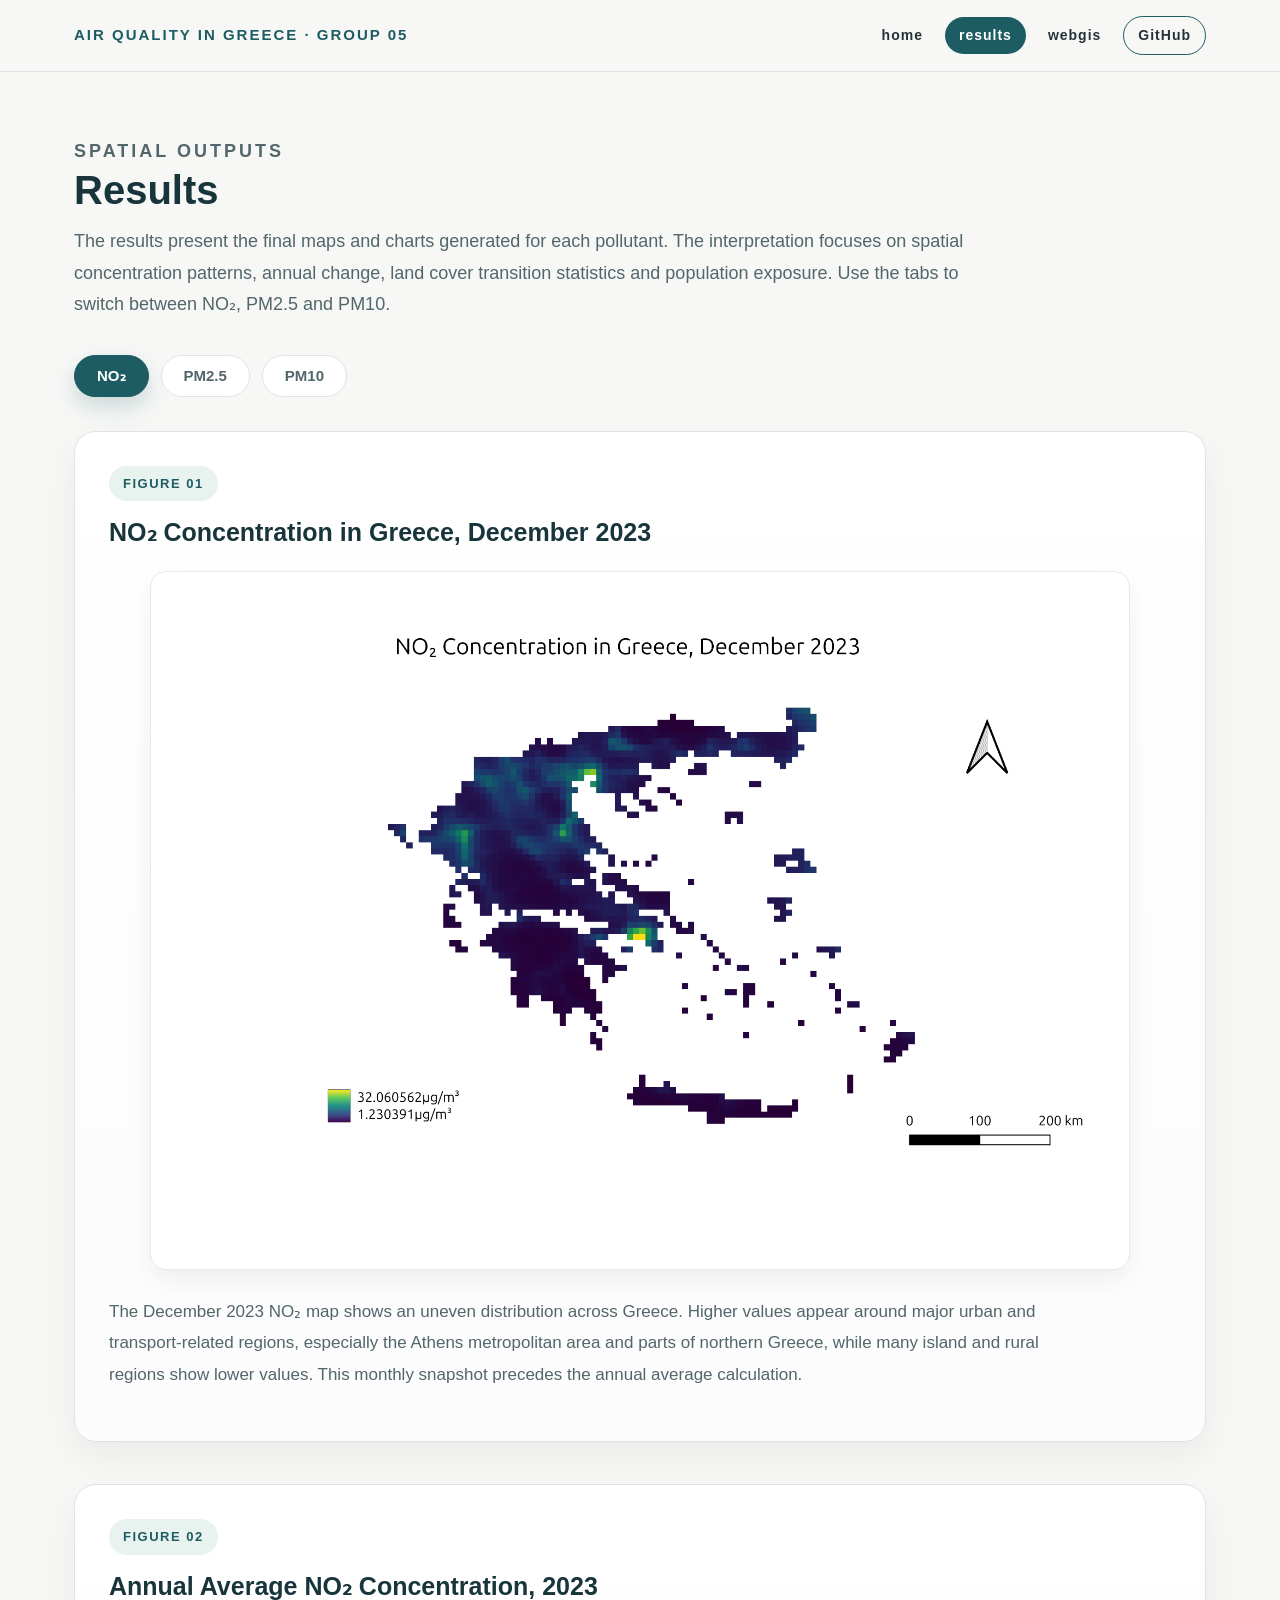
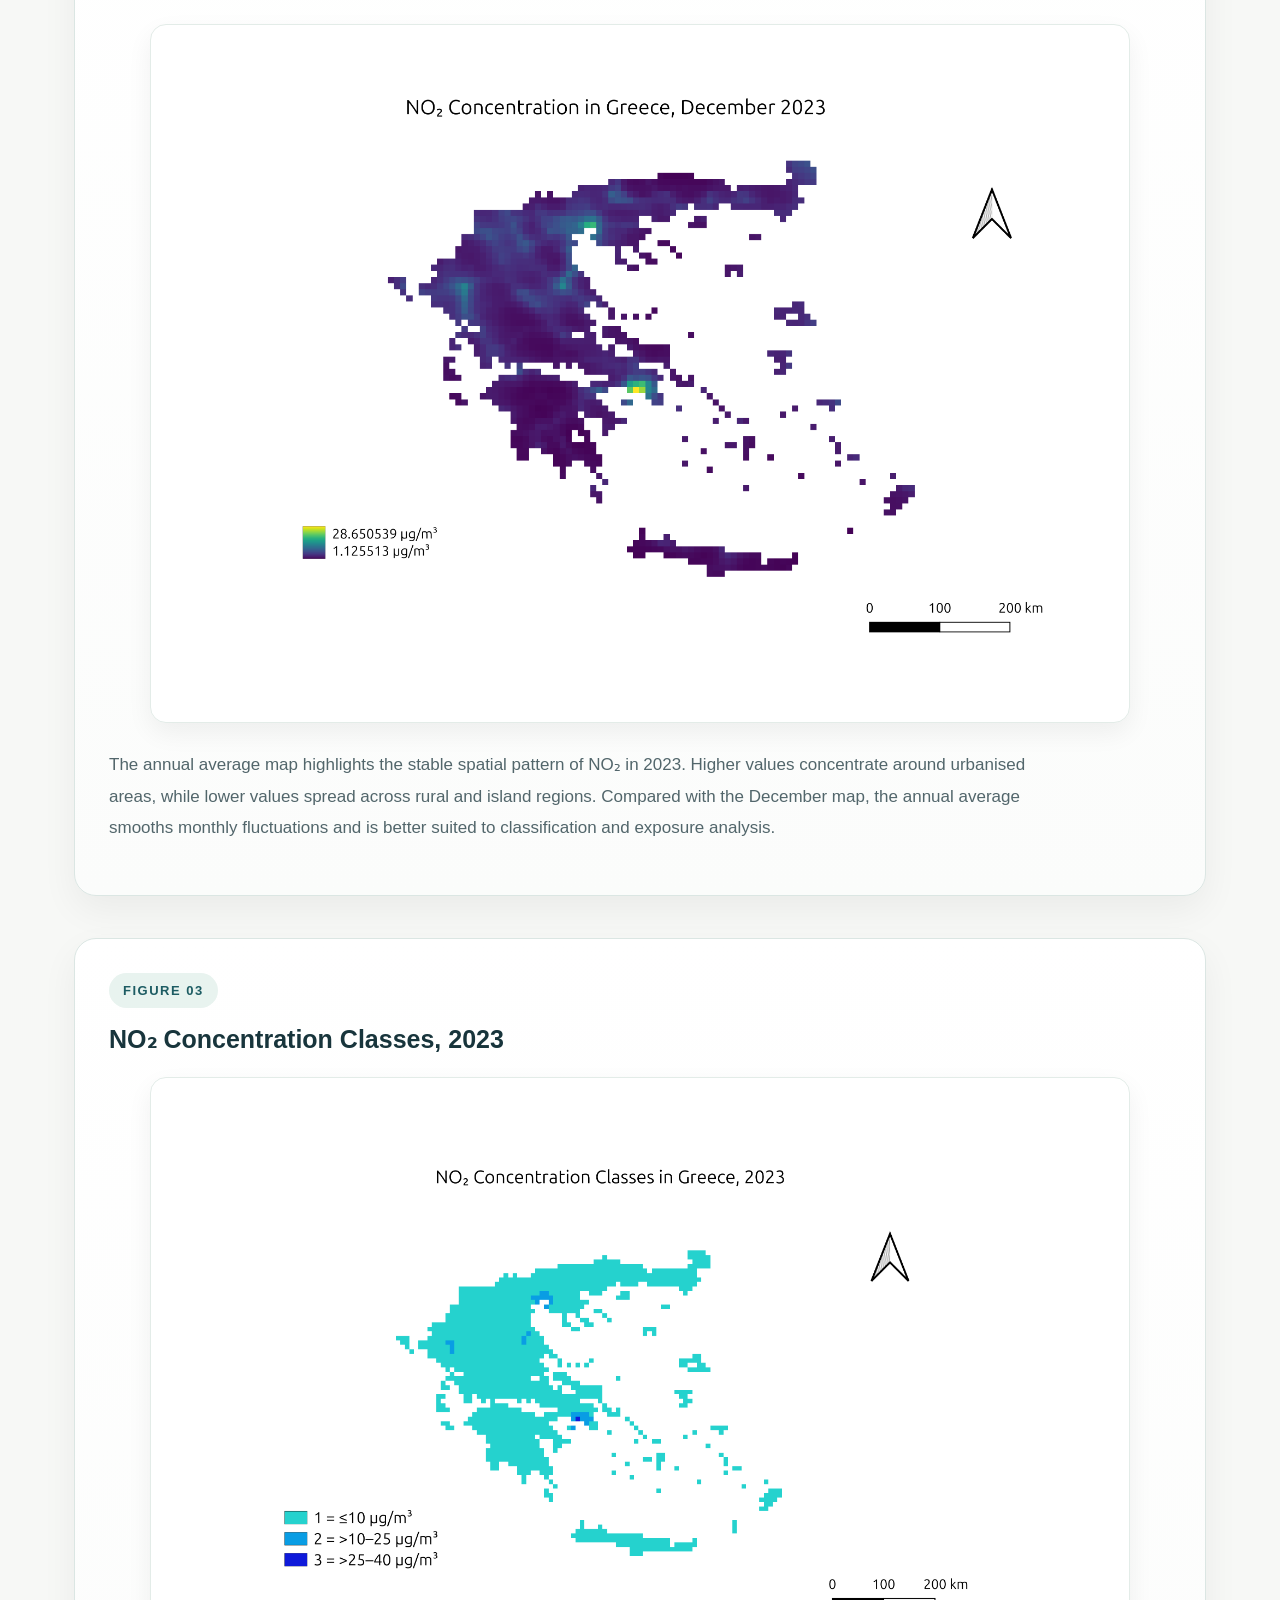
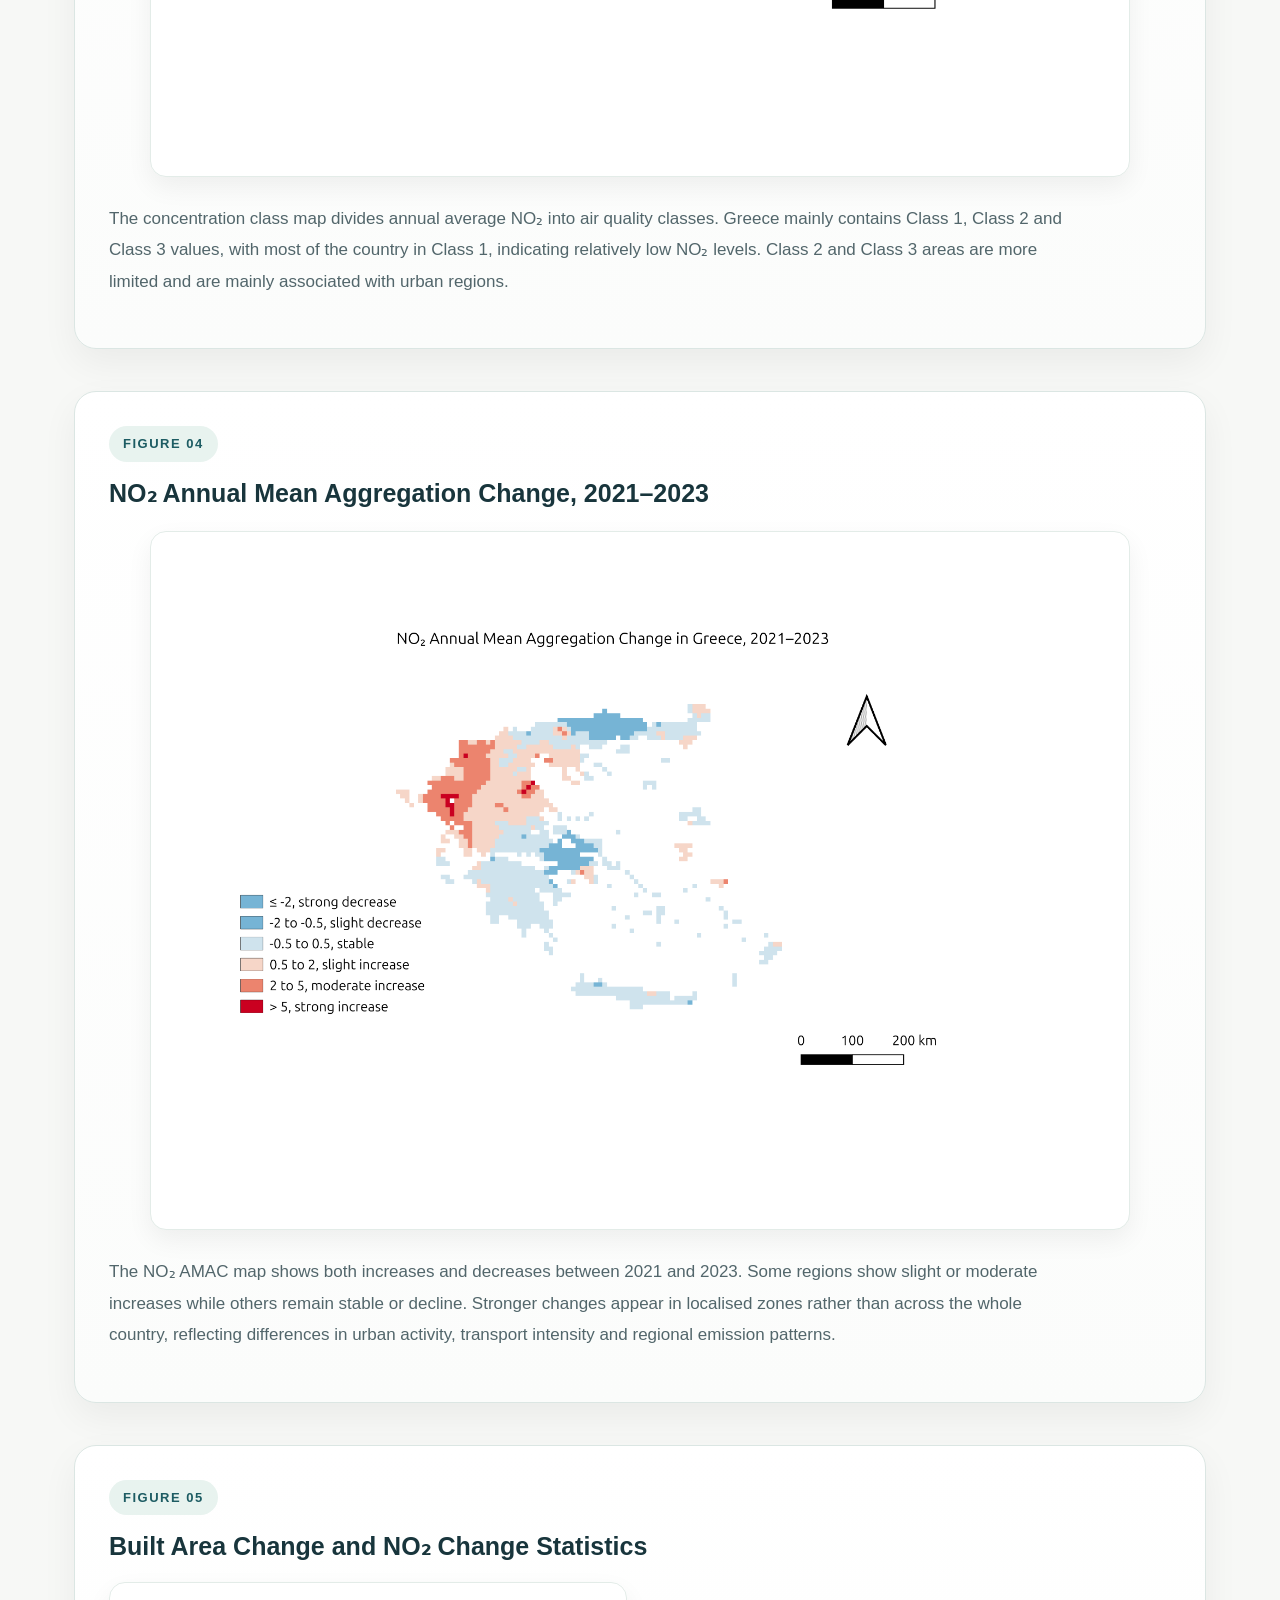
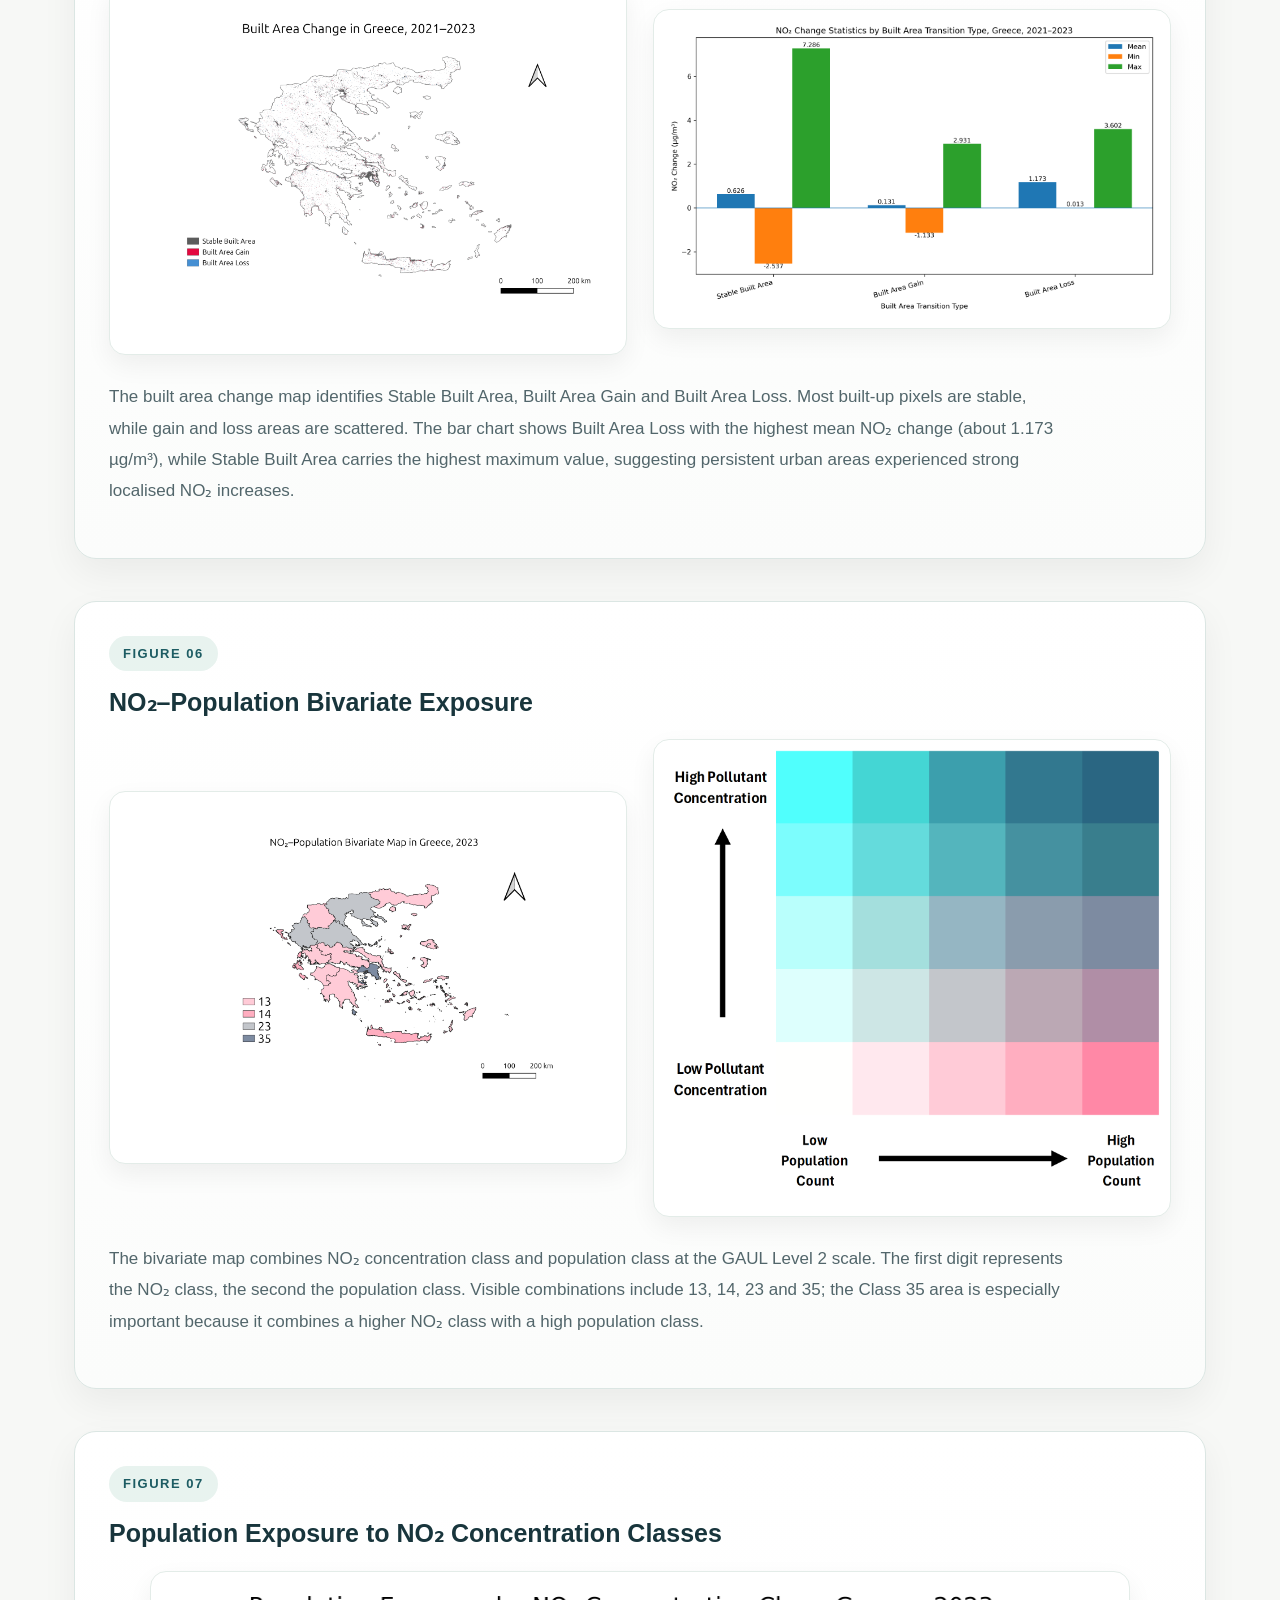
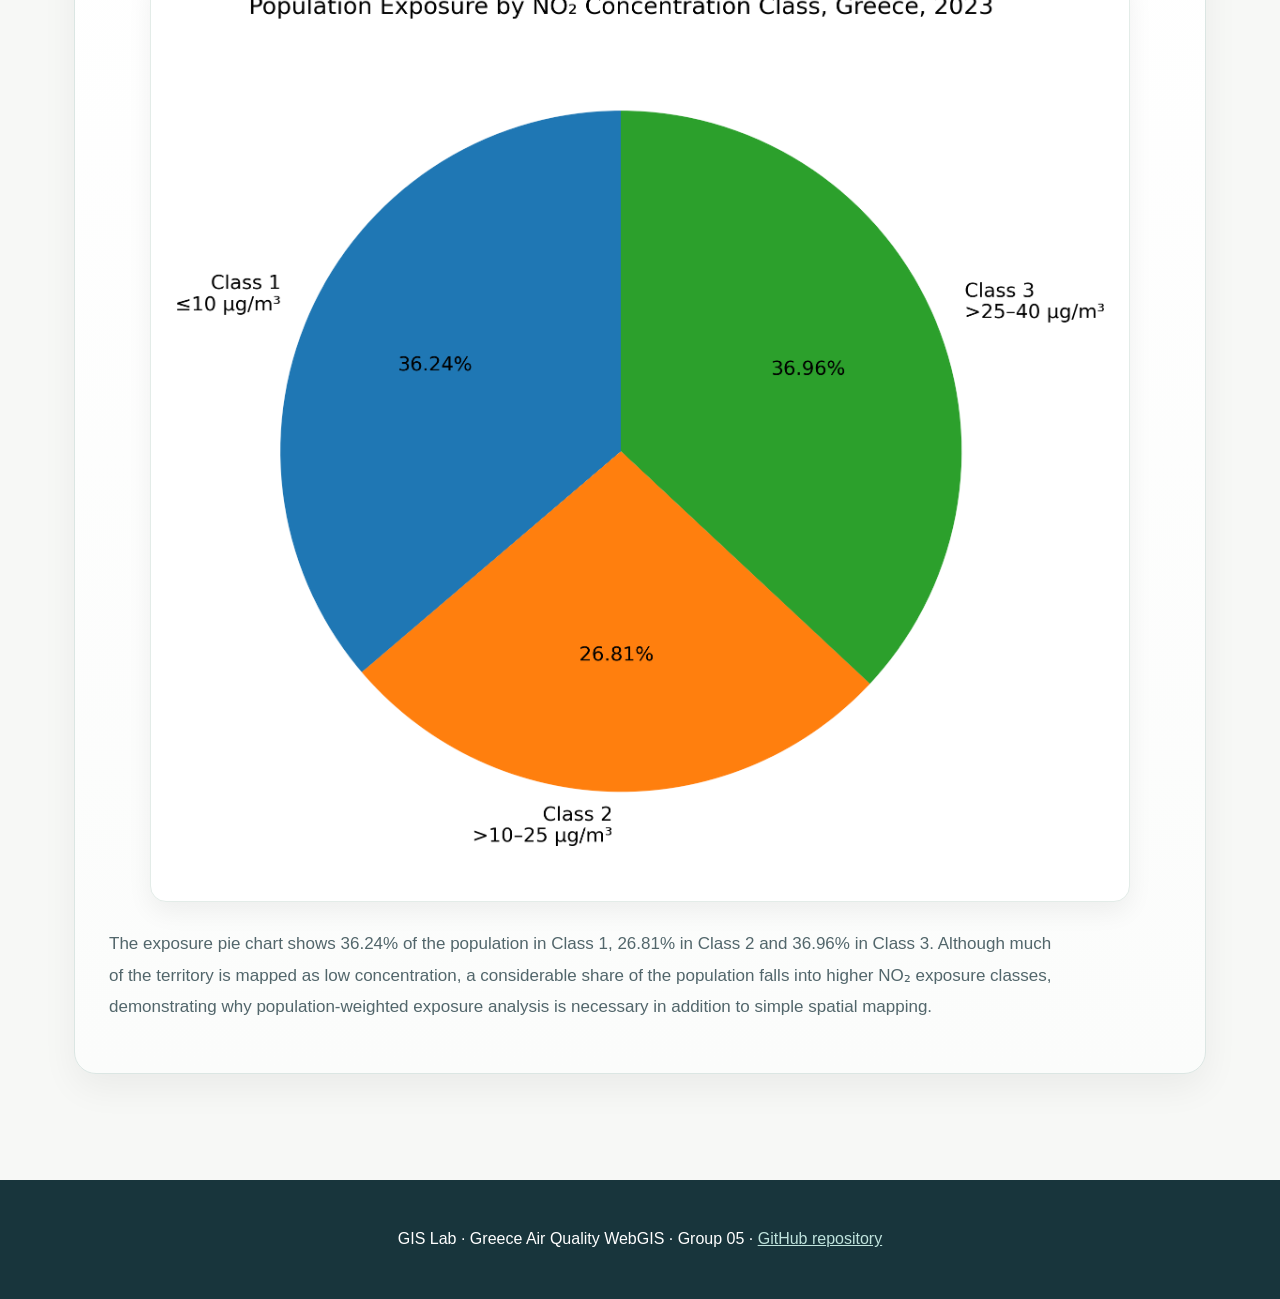
==== results.html @ c0a8eed3 "Add integrated WebGIS frontend (all three pollutants, OpenLayers v7)" ====
<!DOCTYPE html>
<html lang="en">
<head>
  <meta charset="UTF-8" />
  <meta name="viewport" content="width=device-width, initial-scale=1.0" />
  <title>Greece Air Quality | Results</title>
  <link rel="stylesheet" href="style.css" />
</head>

<body>
  <header class="site-header">
    <nav class="navbar">
      <a class="logo" href="index.html">AIR QUALITY IN GREECE · GROUP 05</a>
      <div class="nav-links">
        <a href="index.html">home</a>
        <a href="results.html" class="active">results</a>
        <a href="webgis.html">webgis</a>
        <a href="https://github.com/sumumu-0107/webgis_group05" class="github-link" target="_blank" rel="noopener">GitHub</a>
      </div>
    </nav>
  </header>

  <main>
    <section class="section" id="results">
      <div class="section-heading">
        <p class="eyebrow">Spatial Outputs</p>
        <h2>Results</h2>
        <p>
          The results present the final maps and charts generated for each pollutant.
          The interpretation focuses on spatial concentration patterns, annual change,
          land cover transition statistics and population exposure. Use the tabs to switch
          between NO₂, PM2.5 and PM10.
        </p>
      </div>

      <!-- TAB BUTTONS -->
      <div class="pollutant-tabs" role="tablist" aria-label="Pollutant results">
        <button class="tab-btn active" role="tab" id="tab-no2"
                aria-controls="panel-no2" aria-selected="true" data-target="no2">NO₂</button>
        <button class="tab-btn" role="tab" id="tab-pm25"
                aria-controls="panel-pm25" aria-selected="false" data-target="pm25">PM2.5</button>
        <button class="tab-btn" role="tab" id="tab-pm10"
                aria-controls="panel-pm10" aria-selected="false" data-target="pm10">PM10</button>
      </div>

      <!-- ==============================================================
           NO2 PANEL
           ============================================================== -->
      <div class="tab-panel active" id="panel-no2" role="tabpanel" aria-labelledby="tab-no2">
        <article class="result-block">
          <h3>NO₂ Concentration in Greece, December 2023</h3>
          <img src="img/no2/NO2_December_2023_map.png"
               alt="Map of NO2 concentration across Greece in December 2023" />
          <p>
            The December 2023 NO₂ map shows an uneven distribution across Greece. Higher
            values appear around major urban and transport-related regions, especially the
            Athens metropolitan area and parts of northern Greece, while many island and
            rural regions show lower values. This monthly snapshot precedes the annual
            average calculation.
          </p>
        </article>

        <article class="result-block">
          <h3>Annual Average NO₂ Concentration, 2023</h3>
          <img src="img/no2/NO2_average_2023_map.png"
               alt="Map of annual average NO2 concentration across Greece in 2023" />
          <p>
            The annual average map highlights the stable spatial pattern of NO₂ in 2023.
            Higher values concentrate around urbanised areas, while lower values spread
            across rural and island regions. Compared with the December map, the annual
            average smooths monthly fluctuations and is better suited to classification and
            exposure analysis.
          </p>
        </article>

        <article class="result-block">
          <h3>NO₂ Concentration Classes, 2023</h3>
          <img src="img/no2/NO2_concentration_map_2023.png"
               alt="Map of NO2 concentration classes across Greece in 2023" />
          <p>
            The concentration class map divides annual average NO₂ into air quality classes.
            Greece mainly contains Class 1, Class 2 and Class 3 values, with most of the
            country in Class 1, indicating relatively low NO₂ levels. Class 2 and Class 3
            areas are more limited and are mainly associated with urban regions.
          </p>
        </article>

        <article class="result-block">
          <h3>NO₂ Annual Mean Aggregation Change, 2021–2023</h3>
          <img src="img/no2/NO2_AMAC_2021_2023_map.png"
               alt="Map of NO2 annual mean aggregation change between 2021 and 2023" />
          <p>
            The NO₂ AMAC map shows both increases and decreases between 2021 and 2023.
            Some regions show slight or moderate increases while others remain stable or
            decline. Stronger changes appear in localised zones rather than across the whole
            country, reflecting differences in urban activity, transport intensity and
            regional emission patterns.
          </p>
        </article>

        <article class="result-block">
          <h3>Built Area Change and NO₂ Change Statistics</h3>
          <div class="double-img">
            <img src="img/no2/Built_Area_Change_2021_2023_map.png"
                 alt="Map of built area change in Greece between 2021 and 2023" />
            <img src="img/no2/Greece_no2_zonal_statistics_2021_2023_bar.png"
                 alt="Bar chart of NO2 change statistics by built area transition type" />
          </div>
          <p>
            The built area change map identifies Stable Built Area, Built Area Gain and Built
            Area Loss. Most built-up pixels are stable, while gain and loss areas are scattered.
            The bar chart shows Built Area Loss with the highest mean NO₂ change (about
            1.173 µg/m³), while Stable Built Area carries the highest maximum value, suggesting
            persistent urban areas experienced strong localised NO₂ increases.
          </p>
        </article>

        <article class="result-block">
          <h3>NO₂–Population Bivariate Exposure</h3>
          <div class="double-img">
            <img src="img/no2/NO2_bivariate_map_2023.png"
                 alt="Bivariate map of NO2 concentration and population in Greece, 2023" />
            <img src="img/no2/legend_bivariate_5x5.png"
                 alt="5 by 5 bivariate legend combining NO2 class and population class" />
          </div>
          <p>
            The bivariate map combines NO₂ concentration class and population class at the
            GAUL Level 2 scale. The first digit represents the NO₂ class, the second the
            population class. Visible combinations include 13, 14, 23 and 35; the Class 35
            area is especially important because it combines a higher NO₂ class with a high
            population class.
          </p>
        </article>

        <article class="result-block">
          <h3>Population Exposure to NO₂ Concentration Classes</h3>
          <img src="img/no2/Greece_no2_2023_pie_chart.png"
               alt="Pie chart of population exposure to NO2 concentration classes" />
          <p>
            The exposure pie chart shows 36.24% of the population in Class 1, 26.81% in
            Class 2 and 36.96% in Class 3. Although much of the territory is mapped as low
            concentration, a considerable share of the population falls into higher NO₂
            exposure classes, demonstrating why population-weighted exposure analysis is
            necessary in addition to simple spatial mapping.
          </p>
        </article>
      </div>

      <!-- ==============================================================
           PM2.5 PANEL
           ============================================================== -->
      <div class="tab-panel" id="panel-pm25" role="tabpanel" aria-labelledby="tab-pm25">
        <article class="result-block">
          <h3>PM2.5 Concentration in Greece, December 2023</h3>
          <img src="img/pm25/Greece_CAMS_pm2p5_2023_12.png"
               alt="Map of PM2.5 concentration across Greece in December 2023" />
          <p>
            The December 2023 PM2.5 map shows higher concentrations around major urban and
            transport-related areas, especially Athens and parts of northern Greece, while many
            island and rural regions show lower values. Short-term PM2.5 is strongly influenced
            by urban activity, traffic intensity and regional emission sources.
          </p>
        </article>

        <article class="result-block">
          <h3>Annual Average PM2.5 Concentration, 2023</h3>
          <img src="img/pm25/Greece_average_pm2p5_2023.png"
               alt="Map of annual average PM2.5 concentration across Greece in 2023" />
          <p>
            The annual average map shows the highest values concentrated around large urban
            areas, especially the Athens region, with lower values in less urbanised mainland
            areas and many islands. The annual average smooths short-term fluctuations and
            highlights the clear contrast between urbanised and non-urbanised areas.
          </p>
        </article>

        <article class="result-block">
          <h3>PM2.5 Concentration Classes, 2023</h3>
          <img src="img/pm25/Greece_pm2p5_concentration_map_2023.png"
               alt="Map of PM2.5 concentration classes across Greece in 2023" />
          <p>
            The class map shows mainly Class 1, Class 2 and Class 3, with most of the country
            in Class 2 and Class 3 (between 5 and 20 µg/m³). Class 1 areas are limited, mainly
            around specific islands and high-altitude ecosystems. This classification provides
            the pollutant input for the bivariate exposure map.
          </p>
        </article>

        <article class="result-block">
          <h3>PM2.5 Annual Mean Aggregation Change, 2021–2023</h3>
          <img src="img/pm25/Greece_pm2p5_2021_2023_AMAC_map.png"
               alt="Map of PM2.5 annual mean aggregation change between 2021 and 2023" />
          <p>
            The PM2.5 AMAC map shows both increases and decreases. Western Greece forms a
            distinct increase hotspot, while eastern administrative regions and coastal plains
            show neutral to stabilising trends (0 to −1.5 µg/m³). The change is spatially
            uneven, showing not only where PM2.5 was high in 2023 but where conditions shifted
            since 2021.
          </p>
        </article>

        <article class="result-block">
          <h3>PM2.5 Change Statistics by Crop Area Transition</h3>
          <div class="double-img">
            <img src="img/pm25/Greece_pm2p5_zonal_statistics_2021_2023.png"
                 alt="Map of PM2.5 zonal statistics by crop area transition type, 2021 to 2023" />
            <img src="img/pm25/Greece_pm2p5_zonal_statistics_2021_2023_bar.png"
                 alt="Bar chart of PM2.5 change statistics by crop area transition type" />
          </div>
          <p>
            Using crop area transitions as zones, Stable Crop Area shows a mean PM2.5 change of
            about 0.226 µg/m³, Crop Area Gain about 0.088 µg/m³, and Crop Area Loss a negative
            mean of −0.101 µg/m³. PM2.5 grew least in newly gained crop cover, a relative
            buffering signature, while all classes share local bounds from −4.392 to
            +4.717 µg/m³.
          </p>
        </article>

        <article class="result-block">
          <h3>Crop Gain and Loss Percentage and Area Statistics</h3>
          <img src="img/pm25/Gain_lost_statistics.png"
               alt="Chart of crop gain and loss percentage and area statistics, 2021 to 2023" />
          <p>
            The crop gain and loss statistics summarise how much agricultural land was gained or
            lost between 2021 and 2023 across different transition categories. The chart presents
            both the percentage share and the absolute area for each transition type, giving a
            quantitative basis for interpreting the PM2.5 zonal statistics above.
          </p>
        </article>

        <article class="result-block">
          <h3>PM2.5–Population Bivariate Exposure</h3>
          <div class="double-img">
            <img src="img/pm25/Greece_pm2p5_2023_bivariate_map.png"
                 alt="Bivariate map of PM2.5 concentration and population in Greece, 2023" />
            <img src="img/pm25/legend_bivariate_5x5.png"
                 alt="5 by 5 bivariate legend combining PM2.5 class and population class" />
          </div>
          <p>
            The bivariate map combines PM2.5 class and population class at the administrative
            zone level. Visible combinations include 33, 34 and 35: several regions share a
            baseline Class 3 pollution level but differ in demographic weight. The Class 35
            areas are especially important, capturing critical urban centres such as Athens.
          </p>
        </article>

        <article class="result-block">
          <h3>Population Exposure to PM2.5 Concentration Classes</h3>
          <img src="img/pm25/Greece_pm2p5_2023_pie_chart.png"
               alt="Pie chart of population exposure to PM2.5 concentration classes" />
          <p>
            The exposure chart shows essentially the entire calculated population in Class 3
            (greater than 10 and up to 20 µg/m³), because this regulatory tier covers the
            populated provincial zones uniformly. Even though much of the territory maps as
            lower concentration, population-weighted analysis reveals widespread exposure to
            the higher class.
          </p>
        </article>
      </div>

      <!-- ==============================================================
           PM10 PANEL
           ============================================================== -->
      <div class="tab-panel" id="panel-pm10" role="tabpanel" aria-labelledby="tab-pm10">
        <article class="result-block">
          <h3>PM10 Concentration in Greece, December 2023</h3>
          <img src="img/pm10/Greece_pm10_monthly_dec_2023.png"
               alt="Map of PM10 concentration across Greece in December 2023" />
          <p>
            The December 2023 PM10 map shows higher values mainly in northern and central
            Greece, where urban heating, road traffic, agriculture and dust resuspension raise
            winter levels. Thessaloniki and the Thessaly plain stand out, while coastal and
            island areas benefit from sea-breeze dispersion.
          </p>
        </article>

        <article class="result-block">
          <h3>Annual Average PM10 Concentration, 2023</h3>
          <img src="img/pm10/Greece_pm10_average_2023_map.png"
               alt="Map of annual average PM10 concentration across Greece in 2023" />
          <p>
            The annual average map concentrates the highest values in northern Greece, around
            Thessaloniki, the Thessaly plain and Central Macedonia, driven by industry, traffic,
            construction and agricultural burning. The Greater Athens area is also elevated,
            while southern Greece and the Aegean islands generally show lower annual averages.
          </p>
        </article>

        <article class="result-block">
          <h3>PM10 Concentration Classes, 2023</h3>
          <img src="img/pm10/Greece_pm10_concentration_map_2023.png"
               alt="Map of PM10 concentration classes across Greece in 2023" />
          <p>
            The class map shows mainly Class 1, Class 2 and Class 3, with Class 4 and Class 5
            nearly absent. Class 1 covers mountainous, island and southern coastal areas;
            Class 2 dominates mid-sized urban zones and agricultural lowlands; and Class 3
            appears in the most urbanised and industrialised areas around Thessaloniki and
            Greater Athens.
          </p>
        </article>

        <article class="result-block">
          <h3>PM10 Annual Mean Aggregation Change, 2021–2023</h3>
          <img src="img/pm10/Greece_pm10_2021_2023_AMAC_map.png"
               alt="Map of PM10 annual mean aggregation change between 2021 and 2023" />
          <p>
            The PM10 AMAC map shows increases in parts of northern and central Greece, linked to
            expanded construction, new road infrastructure and agricultural land disturbance,
            while parts of Attica and several islands show slight decreases. The pattern is
            spatially heterogeneous, driven by local activity and land use rather than a uniform
            national trend.
          </p>
        </article>

        <article class="result-block">
          <h3>PM10 Zonal Statistics by Built Area Transition</h3>
          <img src="img/pm10/Greece_pm10_zonal_statistics_2021_2023.png"
               alt="Chart of PM10 change statistics by built area transition type, 2021 to 2023" />
          <p>
            Using built area transitions as zones, Built Area Gain shows the highest mean PM10
            change, reflecting increased particulate matter from ground disturbance and
            construction machinery. Stable Built Area shows a moderate mean change, while Built
            Area Loss shows the smallest or slightly negative mean, consistent with reduced dust
            generation where hard surfaces were removed.
          </p>
        </article>

        <article class="result-block">
          <h3>PM10–Population Bivariate Exposure</h3>
          <div class="double-img">
            <img src="img/pm10/Greece_pm10_2023_bivariate.png"
                 alt="Bivariate map of PM10 concentration and population in Greece, 2023" />
            <img src="img/pm10/legend_bivariate_5x5.png"
                 alt="5 by 5 bivariate legend combining PM10 class and population class" />
          </div>
          <p>
            The bivariate map combines PM10 class and population class. Zones high in both
            dimensions mark the greatest public-health concern and cluster around Thessaloniki
            and metropolitan Athens. Northern peripheral zones show elevated PM10 but smaller
            populations, while rural and island zones are low in both dimensions.
          </p>
        </article>
      </div>
    </section>
  </main>

  <footer>
    <p>GIS Lab · Greece Air Quality WebGIS · Group 05 ·
      <a href="https://github.com/sumumu-0107/webgis_group05" target="_blank" rel="noopener">GitHub repository</a>
    </p>
  </footer>

  <script src="results.js"></script>
</body>
</html>
---- style.css ----
/* ==========================================================================
   Greece Air Quality WebGIS - Integrated frontend
   Shared stylesheet for index.html (Home), results.html, webgis.html
   Palette: deep teal accents on a light neutral background, with a
   glass-morphism hero on the home page.
   ========================================================================== */

:root {
  --teal-900: #102a30;
  --teal-700: #18353c;
  --teal-600: #1d5c63;
  --teal-400: #1d7f8c;
  --ink: #263238;
  --muted: #52666b;
  --line: #dbe6e3;
  --bg: #f7f8f6;
  --card: #ffffff;

  --no2: #f0a44a;
  --pm25: #2faa84;
  --pm10: #d65f68;
}

* {
  box-sizing: border-box;
}

html {
  scroll-behavior: smooth;
}

body {
  margin: 0;
  font-family: Arial, Helvetica, sans-serif;
  color: var(--ink);
  background: var(--bg);
  line-height: 1.65;
}

a {
  color: var(--teal-400);
}

/* ==========================================================================
   Shared site header / navigation
   ========================================================================== */
.site-header {
  position: sticky;
  top: 0;
  z-index: 999;
  background: rgba(247, 248, 246, 0.92);
  backdrop-filter: blur(10px);
  border-bottom: 1px solid rgba(29, 92, 99, 0.12);
}

.navbar {
  max-width: 1180px;
  margin: 0 auto;
  padding: 16px 24px;
  display: flex;
  justify-content: space-between;
  align-items: center;
  gap: 16px;
}

.navbar .logo {
  color: var(--teal-600);
  font-size: 15px;
  font-weight: 800;
  letter-spacing: 2px;
  text-decoration: none;
}

.nav-links {
  display: flex;
  align-items: center;
  gap: 8px;
  flex-wrap: wrap;
}

.nav-links a {
  color: var(--ink);
  text-decoration: none;
  font-size: 14px;
  font-weight: 700;
  letter-spacing: 1px;
  padding: 7px 14px;
  border-radius: 999px;
  text-transform: lowercase;
}

.nav-links a:hover {
  color: var(--teal-400);
}

.nav-links a.active {
  background: var(--teal-600);
  color: #ffffff;
}

.nav-links a.github-link {
  border: 1px solid var(--teal-600);
  text-transform: none;
}

.nav-links a.github-link:hover {
  background: var(--teal-600);
  color: #ffffff;
}

/* ==========================================================================
   Glass-morphism hero (home page)
   ========================================================================== */
.hero {
  position: relative;
  overflow: hidden;
  min-height: 78vh;
  display: flex;
  align-items: center;
}

.hero-bg,
.hero-overlay {
  position: absolute;
  inset: 0;
}

.hero-bg {
  background-image: url("img/cover.jpg");
  background-size: cover;
  background-position: center 42%;
  filter: brightness(0.62) saturate(1.1);
}

.hero-overlay {
  background: linear-gradient(
    160deg,
    rgba(8, 28, 34, 0.6) 0%,
    rgba(13, 43, 48, 0.4) 50%,
    rgba(8, 20, 24, 0.66) 100%
  );
}

.hero-inner {
  position: relative;
  z-index: 2;
  max-width: 1180px;
  margin: 0 auto;
  padding: 56px 24px 64px;
  width: 100%;
}

.hero-kicker {
  margin: 0 0 10px;
  font-size: 12px;
  letter-spacing: 5px;
  color: rgba(255, 255, 255, 0.6);
  text-transform: uppercase;
}

.hero h1 {
  margin: 0 0 12px;
  font-size: 72px;
  line-height: 1;
  letter-spacing: 8px;
  font-weight: 900;
  color: #ffffff;
  text-shadow: 0 2px 24px rgba(0, 0, 0, 0.4);
}

.hero-sub {
  max-width: 560px;
  margin: 0 0 36px;
  font-size: 16px;
  line-height: 1.8;
  color: rgba(255, 255, 255, 0.78);
}

/* Card grid of pollutants + WebGIS entry */
.hero-grid {
  display: grid;
  grid-template-columns: repeat(3, 1fr) 1.25fr;
  gap: 16px;
}

.glass-card {
  position: relative;
  display: flex;
  flex-direction: column;
  background: rgba(255, 255, 255, 0.08);
  backdrop-filter: blur(16px);
  border: 1px solid rgba(255, 255, 255, 0.18);
  border-radius: 18px;
  padding: 22px;
  text-decoration: none;
  color: #ffffff;
  transition: background 0.25s ease, border-color 0.25s ease, transform 0.2s ease;
}

.glass-card:hover {
  background: rgba(255, 255, 255, 0.15);
  border-color: rgba(255, 255, 255, 0.4);
  transform: translateY(-3px);
}

.glass-card .top-line {
  position: absolute;
  top: 0;
  left: 18px;
  right: 18px;
  height: 2px;
  border-radius: 0 0 2px 2px;
}

.card-no2 .top-line {
  background: linear-gradient(90deg, transparent, var(--no2), transparent);
}
.card-pm25 .top-line {
  background: linear-gradient(90deg, transparent, var(--pm25), transparent);
}
.card-pm10 .top-line {
  background: linear-gradient(90deg, transparent, var(--pm10), transparent);
}
.card-webgis .top-line {
  background: linear-gradient(90deg, transparent, rgba(255, 255, 255, 0.55), transparent);
}

.pollutant-icon {
  width: 56px;
  height: 56px;
  display: flex;
  align-items: center;
  justify-content: center;
  border-radius: 14px;
  background: rgba(0, 0, 0, 0.22);
  border: 1px solid rgba(255, 255, 255, 0.12);
  margin: 6px 0 14px;
}

.pollutant-icon svg {
  width: 34px;
  height: 34px;
}

.card-no2 .pname {
  color: var(--no2);
}
.card-pm25 .pname {
  color: var(--pm25);
}
.card-pm10 .pname {
  color: var(--pm10);
}

.pname {
  font-size: 24px;
  font-weight: 900;
  margin: 0 0 2px;
}

.pfull {
  font-size: 11px;
  letter-spacing: 0.5px;
  color: rgba(255, 255, 255, 0.55);
  margin-bottom: 16px;
}

.card-meta {
  font-size: 11px;
  color: rgba(255, 255, 255, 0.5);
  margin-bottom: 16px;
}

.goto {
  margin-top: auto;
  display: inline-flex;
  align-items: center;
  gap: 6px;
  font-size: 12px;
  font-weight: 700;
  color: rgba(255, 255, 255, 0.85);
}

.goto svg {
  width: 14px;
  height: 14px;
}

.card-webgis {
  background: rgba(29, 92, 99, 0.3);
  border-color: rgba(47, 170, 132, 0.3);
  justify-content: space-between;
}

.card-webgis:hover {
  background: rgba(29, 92, 99, 0.45);
  border-color: rgba(47, 170, 132, 0.55);
}

.wlabel {
  font-size: 11px;
  letter-spacing: 3px;
  color: rgba(47, 170, 132, 0.9);
  margin-bottom: 8px;
}

.wtitle {
  font-size: 22px;
  font-weight: 800;
  margin-bottom: 10px;
}

.wdesc {
  font-size: 12px;
  color: rgba(255, 255, 255, 0.6);
  line-height: 1.75;
  margin-bottom: 18px;
}

.wbtn {
  display: inline-flex;
  align-items: center;
  gap: 7px;
  padding: 9px 18px;
  background: rgba(47, 170, 132, 0.95);
  color: #0d2b30;
  border-radius: 999px;
  font-size: 12px;
  font-weight: 800;
  width: fit-content;
}

.wbtn svg {
  width: 15px;
  height: 15px;
}

.layers-hint {
  font-size: 11px;
  color: rgba(255, 255, 255, 0.3);
  margin-top: 10px;
}

/* ==========================================================================
   Generic page sections (home + results)
   ========================================================================== */
.section {
  max-width: 1180px;
  margin: 0 auto;
  padding: 64px 24px;
}

.section-heading {
  max-width: 920px;
  margin-bottom: 34px;
}

.eyebrow {
  margin: 0 0 8px;
  color: var(--teal-400);
  font-size: 13px;
  font-weight: 900;
  letter-spacing: 3px;
  text-transform: uppercase;
}

.section-heading h2 {
  margin: 0 0 14px;
  font-size: 40px;
  line-height: 1.12;
  color: var(--teal-700);
}

.section-heading p {
  margin: 0;
  font-size: 18px;
  color: var(--muted);
  line-height: 1.75;
}

.lead-text {
  max-width: 940px;
  font-size: 19px;
  color: var(--muted);
  margin: 0 0 34px;
}

/* Summary cards (About) */
.summary-grid {
  display: grid;
  grid-template-columns: repeat(3, 1fr);
  gap: 22px;
  margin-bottom: 48px;
}

.summary-card {
  background: var(--card);
  border: 1px solid var(--line);
  border-radius: 18px;
  padding: 28px;
  box-shadow: 0 10px 28px rgba(0, 0, 0, 0.045);
}

.card-number {
  display: inline-block;
  margin-bottom: 16px;
  color: var(--teal-400);
  font-size: 14px;
  font-weight: 900;
  letter-spacing: 2px;
}

.summary-card h3 {
  margin-top: 0;
  color: var(--teal-600);
}

/* Data & tools */
.data-tools {
  margin: 48px 0;
  padding: 36px;
  border-radius: 24px;
  background: linear-gradient(135deg, #f3f8f6 0%, #ffffff 100%);
  border: 1px solid var(--line);
}

.data-tools-header {
  max-width: 920px;
  margin-bottom: 28px;
}

.data-tools-header h2 {
  margin: 0 0 14px;
  font-size: 32px;
  color: var(--teal-700);
}

.data-tools-header p {
  margin: 0;
  color: var(--muted);
  font-size: 17px;
}

.tool-grid {
  display: grid;
  grid-template-columns: repeat(3, 1fr);
  gap: 18px;
}

.tool-grid article {
  background: var(--card);
  border: 1px solid var(--line);
  border-radius: 16px;
  padding: 22px;
  box-shadow: 0 8px 22px rgba(0, 0, 0, 0.045);
}

.tool-grid article h3 {
  margin: 0 0 10px;
  color: var(--teal-600);
  font-size: 19px;
}

.tool-grid article p {
  margin: 0;
  color: var(--muted);
  font-size: 15.5px;
}

/* Key findings band */
.key-findings {
  background: var(--teal-700);
  color: #ffffff;
  border-radius: 22px;
  padding: 38px;
  margin-top: 28px;
}

.key-findings h2 {
  color: #ffffff;
  margin-top: 0;
}

.key-findings p {
  max-width: 920px;
  color: #e6efec;
}

.outline-btn {
  display: inline-block;
  margin-top: 16px;
  padding: 12px 28px;
  border: 1px solid #ffffff;
  color: #ffffff;
  border-radius: 999px;
  text-decoration: none;
  font-weight: 800;
  letter-spacing: 1px;
}

.outline-btn:hover {
  background: #ffffff;
  color: var(--teal-700);
}

/* ==========================================================================
   Results page - pollutant tabs
   ========================================================================== */
.pollutant-tabs {
  display: flex;
  gap: 12px;
  flex-wrap: wrap;
  margin-bottom: 34px;
}

.tab-btn {
  padding: 11px 22px;
  border-radius: 999px;
  font-weight: 700;
  font-size: 15px;
  border: 1px solid var(--line);
  background: #ffffff;
  color: var(--muted);
  cursor: pointer;
  font-family: inherit;
  transition: background 0.2s ease, color 0.2s ease, box-shadow 0.2s ease;
}

.tab-btn:hover {
  color: var(--teal-600);
  border-color: #bcd0cb;
}

.tab-btn.active {
  background: var(--teal-600);
  color: #ffffff;
  border-color: var(--teal-600);
  box-shadow: 0 10px 22px rgba(29, 92, 99, 0.2);
}

.tab-panel {
  display: none;
}

.tab-panel.active {
  display: block;
}

#results {
  counter-reset: resultFigure;
}

.result-block {
  position: relative;
  overflow: hidden;
  padding: 34px;
  margin-bottom: 42px;
  border-radius: 22px;
  border: 1px solid var(--line);
  background: linear-gradient(180deg, #ffffff 0%, #fbfcfb 100%);
  box-shadow: 0 14px 36px rgba(0, 0, 0, 0.055);
}

.result-block::before {
  counter-increment: resultFigure;
  content: "Figure " counter(resultFigure, decimal-leading-zero);
  display: inline-block;
  margin-bottom: 16px;
  padding: 7px 14px;
  border-radius: 999px;
  background: #e8f3ef;
  color: var(--teal-600);
  font-size: 13px;
  font-weight: 900;
  letter-spacing: 1.5px;
  text-transform: uppercase;
}

.result-block h3 {
  font-size: 25px;
  line-height: 1.25;
  color: var(--teal-700);
  margin: 0 0 20px;
}

.result-block p {
  max-width: 960px;
  color: var(--muted);
  font-size: 17px;
  line-height: 1.85;
}

.result-block img {
  width: 100%;
  max-width: 980px;
  margin: 22px auto 26px;
  border-radius: 16px;
  border: 1px solid #e3ece8;
  background: #ffffff;
  padding: 10px;
  box-shadow: 0 10px 26px rgba(0, 0, 0, 0.06);
  display: block;
}

.double-img {
  display: grid;
  grid-template-columns: 1fr 1fr;
  gap: 26px;
  align-items: center;
  margin: 18px 0 26px;
}

.double-img img {
  margin: 0 auto;
  max-width: 100%;
}

/* ==========================================================================
   WebGIS page - app shell (sidebar + map)
   ========================================================================== */
.app {
  display: flex;
  height: calc(100vh - 65px);
}

.sidebar {
  width: 320px;
  flex-shrink: 0;
  background: #ffffff;
  border-right: 1px solid var(--line);
  overflow-y: auto;
  padding: 18px;
}

.panel {
  margin-bottom: 24px;
}

.panel h2 {
  font-size: 13px;
  text-transform: uppercase;
  letter-spacing: 0.6px;
  color: #6b7280;
  margin: 0 0 10px;
  border-bottom: 1px solid var(--line);
  padding-bottom: 6px;
}

.row {
  display: flex;
  align-items: center;
  gap: 8px;
  padding: 6px 4px;
  font-size: 14px;
  cursor: pointer;
  border-radius: 6px;
}

.row:hover {
  background: #f4f7f6;
}

/* Group header inside the flat layer list */
.layer-group-header {
  margin: 14px 0 4px;
  font-size: 12px;
  font-weight: 800;
  letter-spacing: 1px;
  text-transform: uppercase;
  color: var(--teal-600);
  display: flex;
  align-items: center;
  gap: 8px;
}

.layer-group-header::before {
  content: "";
  width: 12px;
  height: 12px;
  border-radius: 3px;
  background: var(--teal-600);
}

.layer-group-header.grp-no2::before {
  background: var(--no2);
}
.layer-group-header.grp-pm25::before {
  background: var(--pm25);
}
.layer-group-header.grp-pm10::before {
  background: var(--pm10);
}
.layer-group-header.grp-lcc::before {
  background: #7a8b3c;
}

.layer-group-header:first-child {
  margin-top: 0;
}

.hint {
  font-size: 13px;
  color: #9ca3af;
  font-style: italic;
}

/* Map area */
.map-wrap {
  position: relative;
  flex: 1;
}

.map {
  width: 100%;
  height: 100%;
  background: #dbeafe;
}

.mouse-position {
  position: absolute;
  bottom: 8px;
  left: 8px;
  z-index: 5;
  background: rgba(255, 255, 255, 0.88);
  padding: 4px 8px;
  font-size: 12px;
  border-radius: 4px;
  box-shadow: 0 1px 3px rgba(0, 0, 0, 0.2);
  pointer-events: none;
}

.ol-scale-line {
  background: rgba(255, 255, 255, 0.85);
  color: #111;
}

/* ==========================================================================
   WebGIS legend panel
   ========================================================================== */
.legend-block {
  margin-bottom: 14px;
  padding-bottom: 14px;
  border-bottom: 1px solid var(--line);
}

.legend-block:last-child {
  border-bottom: none;
  margin-bottom: 0;
  padding-bottom: 0;
}

.legend-block-title {
  font-size: 12px;
  font-weight: 700;
  color: #374151;
  margin-bottom: 6px;
  line-height: 1.3;
}

.legend-ramp-wrap {
  display: flex;
  align-items: center;
  gap: 8px;
}

.legend-ramp-img {
  max-height: 200px;
  width: auto;
  display: block;
}

.legend-unit {
  font-size: 11px;
  color: #6b7280;
  font-style: italic;
  white-space: nowrap;
}

.legend-desc {
  font-size: 11px;
  color: #4b5563;
  margin-bottom: 6px;
  line-height: 1.4;
}

.legend-symbol-img {
  max-width: 100%;
  display: block;
  margin-top: 4px;
}

/* Bivariate 5x5 matrix */
.biv-wrap {
  display: flex;
  align-items: flex-start;
  gap: 4px;
  margin-bottom: 6px;
}

.biv-ylabel {
  display: flex;
  align-items: center;
  justify-content: center;
  width: 14px;
  flex-shrink: 0;
}

.biv-ylabel span {
  font-size: 10px;
  color: #6b7280;
  white-space: nowrap;
  writing-mode: vertical-rl;
  transform: rotate(180deg);
}

.biv-content {
  display: flex;
  flex-direction: column;
  align-items: flex-start;
}

.biv-matrix {
  display: flex;
  flex-direction: column;
  gap: 2px;
}

.biv-row {
  display: flex;
  gap: 2px;
}

.biv-cell {
  width: 20px;
  height: 20px;
  border-radius: 2px;
}

.biv-xlabel {
  font-size: 10px;
  color: #6b7280;
  text-align: center;
  width: 100%;
  margin-top: 3px;
}

/* ==========================================================================
   Footer
   ========================================================================== */
footer {
  text-align: center;
  padding: 30px 24px;
  background: var(--teal-700);
  color: #ffffff;
}

footer a {
  color: #bfe3dd;
}

/* ==========================================================================
   Responsive
   ========================================================================== */
@media (max-width: 1000px) {
  .hero-grid {
    grid-template-columns: 1fr 1fr;
  }
}

@media (max-width: 900px) {
  .hero h1 {
    font-size: 50px;
    letter-spacing: 4px;
  }

  .summary-grid,
  .tool-grid,
  .double-img {
    grid-template-columns: 1fr;
  }

  .navbar {
    flex-direction: column;
    align-items: flex-start;
    gap: 10px;
  }

  .app {
    flex-direction: column;
    height: auto;
  }

  .sidebar {
    width: 100%;
    border-right: none;
    border-bottom: 1px solid var(--line);
  }

  .map-wrap {
    height: 70vh;
  }
}

@media (max-width: 620px) {
  .hero-grid {
    grid-template-columns: 1fr;
  }
}
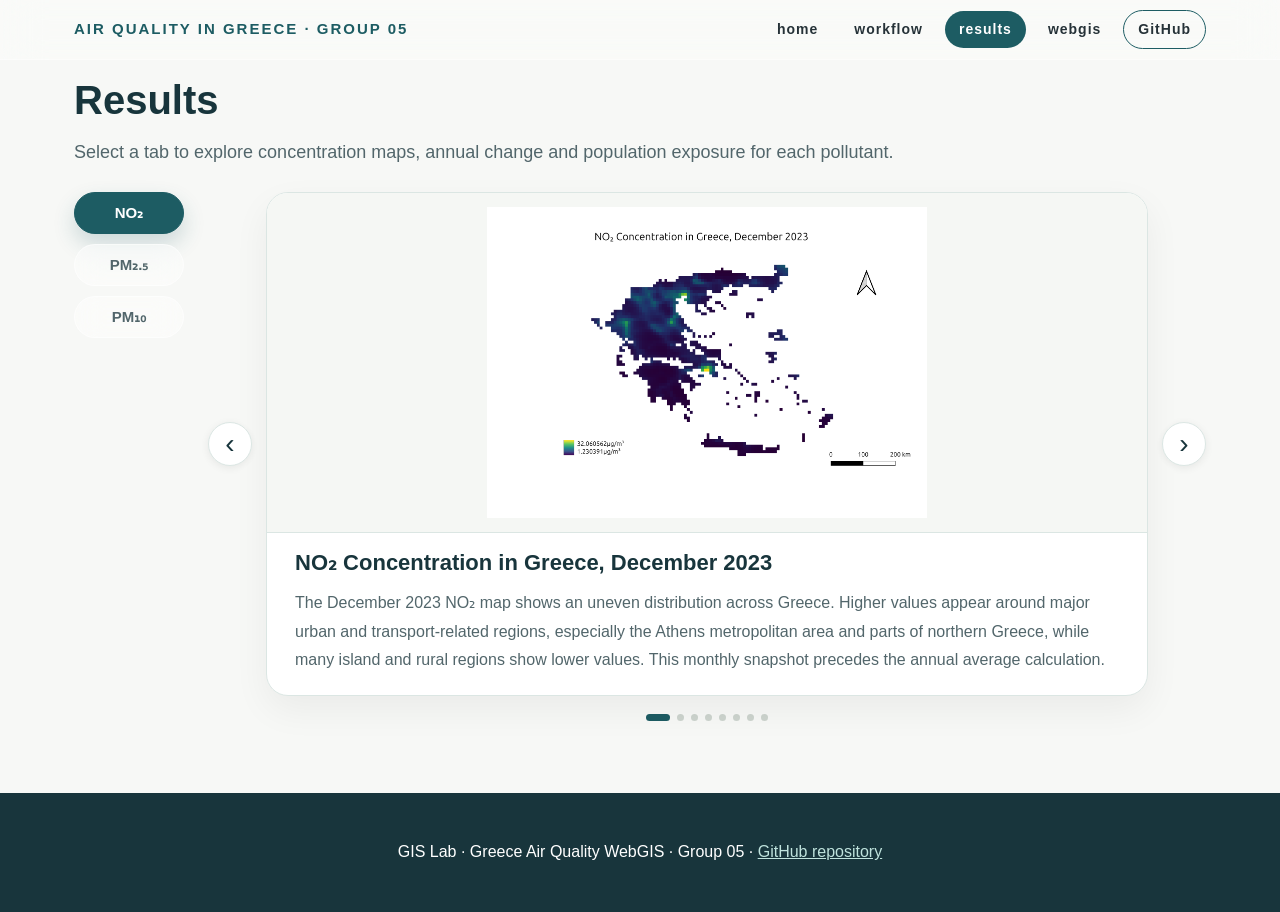
==== commit 943470b8: "UI: glassmorphism nav, carousel results, workflow page, clean code" ====
--- a/results.html
+++ b/results.html
@@ -1,4 +1,4 @@
-<!DOCTYPE html>
+﻿<!DOCTYPE html>
 <html lang="en">
 <head>
   <meta charset="UTF-8" />
@@ -13,6 +13,7 @@
       <a class="logo" href="index.html">AIR QUALITY IN GREECE · GROUP 05</a>
       <div class="nav-links">
         <a href="index.html">home</a>
+        <a href="workflow.html">workflow</a>
         <a href="results.html" class="active">results</a>
         <a href="webgis.html">webgis</a>
         <a href="https://github.com/sumumu-0107/webgis_group05" class="github-link" target="_blank" rel="noopener">GitHub</a>
@@ -23,333 +24,244 @@
   <main>
     <section class="section" id="results">
       <div class="section-heading">
-        <p class="eyebrow">Spatial Outputs</p>
         <h2>Results</h2>
-        <p>
-          The results present the final maps and charts generated for each pollutant.
-          The interpretation focuses on spatial concentration patterns, annual change,
-          land cover transition statistics and population exposure. Use the tabs to switch
-          between NO₂, PM2.5 and PM10.
-        </p>
-      </div>
-
-      <!-- TAB BUTTONS -->
-      <div class="pollutant-tabs" role="tablist" aria-label="Pollutant results">
-        <button class="tab-btn active" role="tab" id="tab-no2"
-                aria-controls="panel-no2" aria-selected="true" data-target="no2">NO₂</button>
-        <button class="tab-btn" role="tab" id="tab-pm25"
-                aria-controls="panel-pm25" aria-selected="false" data-target="pm25">PM2.5</button>
-        <button class="tab-btn" role="tab" id="tab-pm10"
-                aria-controls="panel-pm10" aria-selected="false" data-target="pm10">PM10</button>
-      </div>
-
-      <!-- ==============================================================
-           NO2 PANEL
-           ============================================================== -->
+        <p>Select a tab to explore concentration maps, annual change and population exposure for each pollutant.</p>
+      </div>
+
+      <div class="results-layout">
+
+        <!-- TAB BUTTONS (vertical) -->
+        <div class="pollutant-tabs" role="tablist" aria-label="Pollutant results">
+          <button class="tab-btn active" role="tab" id="tab-no2"
+                  aria-controls="panel-no2" aria-selected="true" data-target="no2">NO&#8322;</button>
+          <button class="tab-btn" role="tab" id="tab-pm25"
+                  aria-controls="panel-pm25" aria-selected="false" data-target="pm25">PM&#8322;.&#8325;</button>
+          <button class="tab-btn" role="tab" id="tab-pm10"
+                  aria-controls="panel-pm10" aria-selected="false" data-target="pm10">PM&#8321;&#8320;</button>
+        </div>
+
+        <div class="results-panels">
+
+        <!-- NO2 panel -->
       <div class="tab-panel active" id="panel-no2" role="tabpanel" aria-labelledby="tab-no2">
-        <article class="result-block">
-          <h3>NO₂ Concentration in Greece, December 2023</h3>
-          <img src="img/no2/NO2_December_2023_map.png"
-               alt="Map of NO2 concentration across Greece in December 2023" />
-          <p>
-            The December 2023 NO₂ map shows an uneven distribution across Greece. Higher
-            values appear around major urban and transport-related regions, especially the
-            Athens metropolitan area and parts of northern Greece, while many island and
-            rural regions show lower values. This monthly snapshot precedes the annual
-            average calculation.
-          </p>
-        </article>
-
-        <article class="result-block">
-          <h3>Annual Average NO₂ Concentration, 2023</h3>
-          <img src="img/no2/NO2_average_2023_map.png"
-               alt="Map of annual average NO2 concentration across Greece in 2023" />
-          <p>
-            The annual average map highlights the stable spatial pattern of NO₂ in 2023.
-            Higher values concentrate around urbanised areas, while lower values spread
-            across rural and island regions. Compared with the December map, the annual
-            average smooths monthly fluctuations and is better suited to classification and
-            exposure analysis.
-          </p>
-        </article>
-
-        <article class="result-block">
-          <h3>NO₂ Concentration Classes, 2023</h3>
-          <img src="img/no2/NO2_concentration_map_2023.png"
-               alt="Map of NO2 concentration classes across Greece in 2023" />
-          <p>
-            The concentration class map divides annual average NO₂ into air quality classes.
-            Greece mainly contains Class 1, Class 2 and Class 3 values, with most of the
-            country in Class 1, indicating relatively low NO₂ levels. Class 2 and Class 3
-            areas are more limited and are mainly associated with urban regions.
-          </p>
-        </article>
-
-        <article class="result-block">
-          <h3>NO₂ Annual Mean Aggregation Change, 2021–2023</h3>
-          <img src="img/no2/NO2_AMAC_2021_2023_map.png"
-               alt="Map of NO2 annual mean aggregation change between 2021 and 2023" />
-          <p>
-            The NO₂ AMAC map shows both increases and decreases between 2021 and 2023.
-            Some regions show slight or moderate increases while others remain stable or
-            decline. Stronger changes appear in localised zones rather than across the whole
-            country, reflecting differences in urban activity, transport intensity and
-            regional emission patterns.
-          </p>
-        </article>
-
-        <article class="result-block">
-          <h3>Built Area Change and NO₂ Change Statistics</h3>
-          <div class="double-img">
-            <img src="img/no2/Built_Area_Change_2021_2023_map.png"
-                 alt="Map of built area change in Greece between 2021 and 2023" />
-            <img src="img/no2/Greece_no2_zonal_statistics_2021_2023_bar.png"
-                 alt="Bar chart of NO2 change statistics by built area transition type" />
-          </div>
-          <p>
-            The built area change map identifies Stable Built Area, Built Area Gain and Built
-            Area Loss. Most built-up pixels are stable, while gain and loss areas are scattered.
-            The bar chart shows Built Area Loss with the highest mean NO₂ change (about
-            1.173 µg/m³), while Stable Built Area carries the highest maximum value, suggesting
-            persistent urban areas experienced strong localised NO₂ increases.
-          </p>
-        </article>
-
-        <article class="result-block">
-          <h3>NO₂–Population Bivariate Exposure</h3>
-          <div class="double-img">
-            <img src="img/no2/NO2_bivariate_map_2023.png"
-                 alt="Bivariate map of NO2 concentration and population in Greece, 2023" />
-            <img src="img/no2/legend_bivariate_5x5.png"
-                 alt="5 by 5 bivariate legend combining NO2 class and population class" />
-          </div>
-          <p>
-            The bivariate map combines NO₂ concentration class and population class at the
-            GAUL Level 2 scale. The first digit represents the NO₂ class, the second the
-            population class. Visible combinations include 13, 14, 23 and 35; the Class 35
-            area is especially important because it combines a higher NO₂ class with a high
-            population class.
-          </p>
-        </article>
-
-        <article class="result-block">
-          <h3>Population Exposure to NO₂ Concentration Classes</h3>
-          <img src="img/no2/Greece_no2_2023_pie_chart.png"
-               alt="Pie chart of population exposure to NO2 concentration classes" />
-          <p>
-            The exposure pie chart shows 36.24% of the population in Class 1, 26.81% in
-            Class 2 and 36.96% in Class 3. Although much of the territory is mapped as low
-            concentration, a considerable share of the population falls into higher NO₂
-            exposure classes, demonstrating why population-weighted exposure analysis is
-            necessary in addition to simple spatial mapping.
-          </p>
-        </article>
-      </div>
-
-      <!-- ==============================================================
-           PM2.5 PANEL
-           ============================================================== -->
+        <div class="rp-stage">
+          <button class="rp-nav-btn rp-lbtn" data-panel="no2" data-dir="-1" aria-label="Previous">&#8249;</button>
+          <div class="rp-card" id="card-no2"></div>
+          <button class="rp-nav-btn rp-rbtn" data-panel="no2" data-dir="1" aria-label="Next">&#8250;</button>
+        </div>
+        <div class="rp-dots" id="dots-no2"></div>
+      </div>
+
+      <!-- PM2.5 panel -->
       <div class="tab-panel" id="panel-pm25" role="tabpanel" aria-labelledby="tab-pm25">
-        <article class="result-block">
-          <h3>PM2.5 Concentration in Greece, December 2023</h3>
-          <img src="img/pm25/Greece_CAMS_pm2p5_2023_12.png"
-               alt="Map of PM2.5 concentration across Greece in December 2023" />
-          <p>
-            The December 2023 PM2.5 map shows higher concentrations around major urban and
-            transport-related areas, especially Athens and parts of northern Greece, while many
-            island and rural regions show lower values. Short-term PM2.5 is strongly influenced
-            by urban activity, traffic intensity and regional emission sources.
-          </p>
-        </article>
-
-        <article class="result-block">
-          <h3>Annual Average PM2.5 Concentration, 2023</h3>
-          <img src="img/pm25/Greece_average_pm2p5_2023.png"
-               alt="Map of annual average PM2.5 concentration across Greece in 2023" />
-          <p>
-            The annual average map shows the highest values concentrated around large urban
-            areas, especially the Athens region, with lower values in less urbanised mainland
-            areas and many islands. The annual average smooths short-term fluctuations and
-            highlights the clear contrast between urbanised and non-urbanised areas.
-          </p>
-        </article>
-
-        <article class="result-block">
-          <h3>PM2.5 Concentration Classes, 2023</h3>
-          <img src="img/pm25/Greece_pm2p5_concentration_map_2023.png"
-               alt="Map of PM2.5 concentration classes across Greece in 2023" />
-          <p>
-            The class map shows mainly Class 1, Class 2 and Class 3, with most of the country
-            in Class 2 and Class 3 (between 5 and 20 µg/m³). Class 1 areas are limited, mainly
-            around specific islands and high-altitude ecosystems. This classification provides
-            the pollutant input for the bivariate exposure map.
-          </p>
-        </article>
-
-        <article class="result-block">
-          <h3>PM2.5 Annual Mean Aggregation Change, 2021–2023</h3>
-          <img src="img/pm25/Greece_pm2p5_2021_2023_AMAC_map.png"
-               alt="Map of PM2.5 annual mean aggregation change between 2021 and 2023" />
-          <p>
-            The PM2.5 AMAC map shows both increases and decreases. Western Greece forms a
-            distinct increase hotspot, while eastern administrative regions and coastal plains
-            show neutral to stabilising trends (0 to −1.5 µg/m³). The change is spatially
-            uneven, showing not only where PM2.5 was high in 2023 but where conditions shifted
-            since 2021.
-          </p>
-        </article>
-
-        <article class="result-block">
-          <h3>PM2.5 Change Statistics by Crop Area Transition</h3>
-          <div class="double-img">
-            <img src="img/pm25/Greece_pm2p5_zonal_statistics_2021_2023.png"
-                 alt="Map of PM2.5 zonal statistics by crop area transition type, 2021 to 2023" />
-            <img src="img/pm25/Greece_pm2p5_zonal_statistics_2021_2023_bar.png"
-                 alt="Bar chart of PM2.5 change statistics by crop area transition type" />
-          </div>
-          <p>
-            Using crop area transitions as zones, Stable Crop Area shows a mean PM2.5 change of
-            about 0.226 µg/m³, Crop Area Gain about 0.088 µg/m³, and Crop Area Loss a negative
-            mean of −0.101 µg/m³. PM2.5 grew least in newly gained crop cover, a relative
-            buffering signature, while all classes share local bounds from −4.392 to
-            +4.717 µg/m³.
-          </p>
-        </article>
-
-        <article class="result-block">
-          <h3>Crop Gain and Loss Percentage and Area Statistics</h3>
-          <img src="img/pm25/Gain_lost_statistics.png"
-               alt="Chart of crop gain and loss percentage and area statistics, 2021 to 2023" />
-          <p>
-            The crop gain and loss statistics summarise how much agricultural land was gained or
-            lost between 2021 and 2023 across different transition categories. The chart presents
-            both the percentage share and the absolute area for each transition type, giving a
-            quantitative basis for interpreting the PM2.5 zonal statistics above.
-          </p>
-        </article>
-
-        <article class="result-block">
-          <h3>PM2.5–Population Bivariate Exposure</h3>
-          <div class="double-img">
-            <img src="img/pm25/Greece_pm2p5_2023_bivariate_map.png"
-                 alt="Bivariate map of PM2.5 concentration and population in Greece, 2023" />
-            <img src="img/pm25/legend_bivariate_5x5.png"
-                 alt="5 by 5 bivariate legend combining PM2.5 class and population class" />
-          </div>
-          <p>
-            The bivariate map combines PM2.5 class and population class at the administrative
-            zone level. Visible combinations include 33, 34 and 35: several regions share a
-            baseline Class 3 pollution level but differ in demographic weight. The Class 35
-            areas are especially important, capturing critical urban centres such as Athens.
-          </p>
-        </article>
-
-        <article class="result-block">
-          <h3>Population Exposure to PM2.5 Concentration Classes</h3>
-          <img src="img/pm25/Greece_pm2p5_2023_pie_chart.png"
-               alt="Pie chart of population exposure to PM2.5 concentration classes" />
-          <p>
-            The exposure chart shows essentially the entire calculated population in Class 3
-            (greater than 10 and up to 20 µg/m³), because this regulatory tier covers the
-            populated provincial zones uniformly. Even though much of the territory maps as
-            lower concentration, population-weighted analysis reveals widespread exposure to
-            the higher class.
-          </p>
-        </article>
-      </div>
-
-      <!-- ==============================================================
-           PM10 PANEL
-           ============================================================== -->
+        <div class="rp-stage">
+          <button class="rp-nav-btn rp-lbtn" data-panel="pm25" data-dir="-1" aria-label="Previous">&#8249;</button>
+          <div class="rp-card" id="card-pm25"></div>
+          <button class="rp-nav-btn rp-rbtn" data-panel="pm25" data-dir="1" aria-label="Next">&#8250;</button>
+        </div>
+        <div class="rp-dots" id="dots-pm25"></div>
+      </div>
+
+      <!-- PM10 panel -->
       <div class="tab-panel" id="panel-pm10" role="tabpanel" aria-labelledby="tab-pm10">
-        <article class="result-block">
-          <h3>PM10 Concentration in Greece, December 2023</h3>
-          <img src="img/pm10/Greece_pm10_monthly_dec_2023.png"
-               alt="Map of PM10 concentration across Greece in December 2023" />
-          <p>
-            The December 2023 PM10 map shows higher values mainly in northern and central
-            Greece, where urban heating, road traffic, agriculture and dust resuspension raise
-            winter levels. Thessaloniki and the Thessaly plain stand out, while coastal and
-            island areas benefit from sea-breeze dispersion.
-          </p>
-        </article>
-
-        <article class="result-block">
-          <h3>Annual Average PM10 Concentration, 2023</h3>
-          <img src="img/pm10/Greece_pm10_average_2023_map.png"
-               alt="Map of annual average PM10 concentration across Greece in 2023" />
-          <p>
-            The annual average map concentrates the highest values in northern Greece, around
-            Thessaloniki, the Thessaly plain and Central Macedonia, driven by industry, traffic,
-            construction and agricultural burning. The Greater Athens area is also elevated,
-            while southern Greece and the Aegean islands generally show lower annual averages.
-          </p>
-        </article>
-
-        <article class="result-block">
-          <h3>PM10 Concentration Classes, 2023</h3>
-          <img src="img/pm10/Greece_pm10_concentration_map_2023.png"
-               alt="Map of PM10 concentration classes across Greece in 2023" />
-          <p>
-            The class map shows mainly Class 1, Class 2 and Class 3, with Class 4 and Class 5
-            nearly absent. Class 1 covers mountainous, island and southern coastal areas;
-            Class 2 dominates mid-sized urban zones and agricultural lowlands; and Class 3
-            appears in the most urbanised and industrialised areas around Thessaloniki and
-            Greater Athens.
-          </p>
-        </article>
-
-        <article class="result-block">
-          <h3>PM10 Annual Mean Aggregation Change, 2021–2023</h3>
-          <img src="img/pm10/Greece_pm10_2021_2023_AMAC_map.png"
-               alt="Map of PM10 annual mean aggregation change between 2021 and 2023" />
-          <p>
-            The PM10 AMAC map shows increases in parts of northern and central Greece, linked to
-            expanded construction, new road infrastructure and agricultural land disturbance,
-            while parts of Attica and several islands show slight decreases. The pattern is
-            spatially heterogeneous, driven by local activity and land use rather than a uniform
-            national trend.
-          </p>
-        </article>
-
-        <article class="result-block">
-          <h3>PM10 Zonal Statistics by Built Area Transition</h3>
-          <img src="img/pm10/Greece_pm10_zonal_statistics_2021_2023.png"
-               alt="Chart of PM10 change statistics by built area transition type, 2021 to 2023" />
-          <p>
-            Using built area transitions as zones, Built Area Gain shows the highest mean PM10
-            change, reflecting increased particulate matter from ground disturbance and
-            construction machinery. Stable Built Area shows a moderate mean change, while Built
-            Area Loss shows the smallest or slightly negative mean, consistent with reduced dust
-            generation where hard surfaces were removed.
-          </p>
-        </article>
-
-        <article class="result-block">
-          <h3>PM10–Population Bivariate Exposure</h3>
-          <div class="double-img">
-            <img src="img/pm10/Greece_pm10_2023_bivariate.png"
-                 alt="Bivariate map of PM10 concentration and population in Greece, 2023" />
-            <img src="img/pm10/legend_bivariate_5x5.png"
-                 alt="5 by 5 bivariate legend combining PM10 class and population class" />
-          </div>
-          <p>
-            The bivariate map combines PM10 class and population class. Zones high in both
-            dimensions mark the greatest public-health concern and cluster around Thessaloniki
-            and metropolitan Athens. Northern peripheral zones show elevated PM10 but smaller
-            populations, while rural and island zones are low in both dimensions.
-          </p>
-        </article>
-      </div>
+        <div class="rp-stage">
+          <button class="rp-nav-btn rp-lbtn" data-panel="pm10" data-dir="-1" aria-label="Previous">&#8249;</button>
+          <div class="rp-card" id="card-pm10"></div>
+          <button class="rp-nav-btn rp-rbtn" data-panel="pm10" data-dir="1" aria-label="Next">&#8250;</button>
+        </div>
+        <div class="rp-dots" id="dots-pm10"></div>
+      </div>
+
+        </div><!-- /.results-panels -->
+      </div><!-- /.results-layout -->
+
     </section>
   </main>
 
   <footer>
-    <p>GIS Lab · Greece Air Quality WebGIS · Group 05 ·
+    <p>GIS Lab &middot; Greece Air Quality WebGIS &middot; Group 05 &middot;
       <a href="https://github.com/sumumu-0107/webgis_group05" target="_blank" rel="noopener">GitHub repository</a>
     </p>
   </footer>
 
   <script src="results.js"></script>
+  <script>
+  (function () {
+    "use strict";
+
+    var FIGURES = {
+      no2: [
+        { fig:"Figure 1", title:"NO\u2082 Concentration in Greece, December 2023",
+          img:[{src:"img/no2/NO2_December_2023_map.png",alt:"Map of NO2 concentration across Greece in December 2023"}],
+          desc:"The December 2023 NO\u2082 map shows an uneven distribution across Greece. Higher values appear around major urban and transport-related regions, especially the Athens metropolitan area and parts of northern Greece, while many island and rural regions show lower values. This monthly snapshot precedes the annual average calculation." },
+        { fig:"Figure 2", title:"Annual Average NO\u2082 Concentration, 2023",
+          img:[{src:"img/no2/NO2_average_2023_map.png",alt:"Map of annual average NO2 concentration across Greece in 2023"}],
+          desc:"The annual average map highlights the stable spatial pattern of NO\u2082 in 2023. Higher values concentrate around urbanised areas, while lower values spread across rural and island regions. Compared with the December map, the annual average smooths monthly fluctuations and is better suited to classification and exposure analysis." },
+        { fig:"Figure 3", title:"NO\u2082 Concentration Classes, 2023",
+          img:[{src:"img/no2/NO2_concentration_map_2023.png",alt:"Map of NO2 concentration classes across Greece in 2023"}],
+          desc:"The concentration class map divides annual average NO\u2082 into air quality classes. Greece mainly contains Class 1, Class 2 and Class 3 values, with most of the country in Class 1, indicating relatively low NO\u2082 levels. Class 2 and Class 3 areas are more limited and are mainly associated with urban regions." },
+        { fig:"Figure 4", title:"NO\u2082 Annual Mean Aggregation Change, 2021\u20132023",
+          img:[{src:"img/no2/NO2_AMAC_2021_2023_map.png",alt:"Map of NO2 annual mean aggregation change between 2021 and 2023"}],
+          desc:"The NO\u2082 AMAC map shows both increases and decreases between 2021 and 2023. Some regions show slight or moderate increases while others remain stable or decline. Stronger changes appear in localised zones rather than across the whole country, reflecting differences in urban activity, transport intensity and regional emission patterns." },
+        { fig:"Figure 5", title:"Built Area Change and NO\u2082 Change Statistics",
+          img:[{src:"img/no2/Built_Area_Change_2021_2023_map.png",alt:"Map of built area change in Greece between 2021 and 2023"},{src:"img/no2/Greece_no2_zonal_statistics_2021_2023_bar.png",alt:"Bar chart of NO2 change statistics by built area transition type"}],
+          desc:"The built area change map identifies Stable Built Area, Built Area Gain and Built Area Loss. Most built-up pixels are stable, while gain and loss areas are scattered. The bar chart shows Built Area Loss with the highest mean NO\u2082 change (about 1.173 \u00b5g/m\u00b3), while Stable Built Area carries the highest maximum value, suggesting persistent urban areas experienced strong localised NO\u2082 increases." },
+        { fig:"Figure 6", title:"Built Area Gain and Loss Statistics",
+          img:[{src:"img/no2/Gain_lost_statistics.png",alt:"Chart of built area gain and loss percentage and area statistics for Greece, 2021 to 2023"}],
+          desc:"The built area gain and loss statistics summarise how much urban land was gained or lost between 2021 and 2023 across different transition categories. The chart presents both the percentage share and the absolute area for each transition type, giving a quantitative basis for interpreting the NO\u2082 zonal statistics above." },
+        { fig:"Figure 7", title:"NO\u2082\u2013Population Bivariate Exposure",
+          img:[{src:"img/no2/NO2_bivariate_map_2023.png",alt:"Bivariate map of NO2 concentration and population in Greece, 2023"},{src:"img/no2/legend_bivariate_5x5.png",alt:"5x5 bivariate legend combining NO2 class and population class"}],
+          desc:"The bivariate map combines NO\u2082 concentration class and population class at the GAUL Level 2 scale. The first digit represents the NO\u2082 class, the second the population class. Visible combinations include 13, 14, 23 and 35; the Class 35 area is especially important because it combines a higher NO\u2082 class with a high population class." },
+        { fig:"Figure 8", title:"Population Exposure to NO\u2082 Concentration Classes",
+          img:[{src:"img/no2/Greece_no2_2023_pie_chart.png",alt:"Pie chart of population exposure to NO2 concentration classes"}],
+          desc:"The exposure pie chart shows 36.24% of the population in Class 1, 26.81% in Class 2 and 36.96% in Class 3. Although much of the territory is mapped as low concentration, a considerable share of the population falls into higher NO\u2082 exposure classes, demonstrating why population-weighted exposure analysis is necessary in addition to simple spatial mapping." }
+      ],
+      pm25: [
+        { fig:"Figure 1", title:"PM\u2082.\u2085 Concentration in Greece, December 2023",
+          img:[{src:"img/pm25/Greece_CAMS_pm2p5_2023_12.png",alt:"Map of PM2.5 concentration across Greece in December 2023"}],
+          desc:"The December 2023 PM\u2082.\u2085 map shows higher concentrations around major urban and transport-related areas, especially Athens and parts of northern Greece, while many island and rural regions show lower values. Short-term PM\u2082.\u2085 is strongly influenced by urban activity, traffic intensity and regional emission sources." },
+        { fig:"Figure 2", title:"Annual Average PM\u2082.\u2085 Concentration, 2023",
+          img:[{src:"img/pm25/Greece_average_pm2p5_2023.png",alt:"Map of annual average PM2.5 concentration across Greece in 2023"}],
+          desc:"The annual average map shows the highest values concentrated around large urban areas, especially the Athens region, with lower values in less urbanised mainland areas and many islands. The annual average smooths short-term fluctuations and highlights the clear contrast between urbanised and non-urbanised areas." },
+        { fig:"Figure 3", title:"PM\u2082.\u2085 Concentration Classes, 2023",
+          img:[{src:"img/pm25/Greece_pm2p5_concentration_map_2023.png",alt:"Map of PM2.5 concentration classes across Greece in 2023"}],
+          desc:"The class map shows mainly Class 1, Class 2 and Class 3, with most of the country in Class 2 and Class 3 (between 5 and 20 \u00b5g/m\u00b3). Class 1 areas are limited, mainly around specific islands and high-altitude ecosystems. This classification provides the pollutant input for the bivariate exposure map." },
+        { fig:"Figure 4", title:"PM\u2082.\u2085 Annual Mean Aggregation Change, 2021\u20132023",
+          img:[{src:"img/pm25/Greece_pm2p5_2021_2023_AMAC_map.png",alt:"Map of PM2.5 annual mean aggregation change between 2021 and 2023"}],
+          desc:"The PM\u2082.\u2085 AMAC map shows both increases and decreases. Western Greece forms a distinct increase hotspot, while eastern administrative regions and coastal plains show neutral to stabilising trends (0 to \u22121.5 \u00b5g/m\u00b3). The change is spatially uneven, showing not only where PM\u2082.\u2085 was high in 2023 but where conditions shifted since 2021." },
+        { fig:"Figure 5", title:"PM\u2082.\u2085 Change Statistics by Crop Area Transition",
+          img:[{src:"img/pm25/Greece_pm2p5_zonal_statistics_2021_2023.png",alt:"Map of PM2.5 zonal statistics by crop area transition type, 2021 to 2023"},{src:"img/pm25/Greece_pm2p5_zonal_statistics_2021_2023_bar.png",alt:"Bar chart of PM2.5 change statistics by crop area transition type"}],
+          desc:"Using crop area transitions as zones, Stable Crop Area shows a mean PM\u2082.\u2085 change of about 0.226 \u00b5g/m\u00b3, Crop Area Gain about 0.088 \u00b5g/m\u00b3, and Crop Area Loss a negative mean of \u22120.101 \u00b5g/m\u00b3. PM\u2082.\u2085 grew least in newly gained crop cover, a relative buffering signature, while all classes share local bounds from \u22124.392 to +4.717 \u00b5g/m\u00b3." },
+        { fig:"Figure 6", title:"Crop Gain and Loss Percentage and Area Statistics",
+          img:[{src:"img/pm25/Gain_lost_statistics.png",alt:"Chart of crop gain and loss percentage and area statistics, 2021 to 2023"}],
+          desc:"The crop gain and loss statistics summarise how much agricultural land was gained or lost between 2021 and 2023 across different transition categories. The chart presents both the percentage share and the absolute area for each transition type, giving a quantitative basis for interpreting the PM\u2082.\u2085 zonal statistics above." },
+        { fig:"Figure 7", title:"PM\u2082.\u2085\u2013Population Bivariate Exposure",
+          img:[{src:"img/pm25/Greece_pm2p5_2023_bivariate_map.png",alt:"Bivariate map of PM2.5 concentration and population in Greece, 2023"},{src:"img/pm25/legend_bivariate_5x5.png",alt:"5x5 bivariate legend combining PM2.5 class and population class"}],
+          desc:"The bivariate map combines PM\u2082.\u2085 class and population class at the administrative zone level. Visible combinations include 33, 34 and 35: several regions share a baseline Class 3 pollution level but differ in demographic weight. The Class 35 areas are especially important, capturing critical urban centres such as Athens." },
+        { fig:"Figure 8", title:"Population Exposure to PM\u2082.\u2085 Concentration Classes",
+          img:[{src:"img/pm25/Greece_pm2p5_2023_pie_chart.png",alt:"Pie chart of population exposure to PM2.5 concentration classes"}],
+          desc:"The exposure chart shows essentially the entire calculated population in Class 3 (greater than 10 and up to 20 \u00b5g/m\u00b3), because this regulatory tier covers the populated provincial zones uniformly. Even though much of the territory maps as lower concentration, population-weighted analysis reveals widespread exposure to the higher class." }
+      ],
+      pm10: [
+        { fig:"Figure 1", title:"PM\u2081\u2080 Concentration in Greece, December 2023",
+          img:[{src:"img/pm10/Greece_pm10_monthly_dec_2023.png",alt:"Map of PM10 concentration across Greece in December 2023"}],
+          desc:"The December 2023 PM\u2081\u2080 map shows higher values mainly in northern and central Greece, where urban heating, road traffic, agriculture and dust resuspension raise winter levels. Thessaloniki and the Thessaly plain stand out, while coastal and island areas benefit from sea-breeze dispersion." },
+        { fig:"Figure 2", title:"Annual Average PM\u2081\u2080 Concentration, 2023",
+          img:[{src:"img/pm10/Greece_pm10_average_2023_map.png",alt:"Map of annual average PM10 concentration across Greece in 2023"}],
+          desc:"The annual average map concentrates the highest values in northern Greece, around Thessaloniki, the Thessaly plain and Central Macedonia, driven by industry, traffic, construction and agricultural burning. The Greater Athens area is also elevated, while southern Greece and the Aegean islands generally show lower annual averages." },
+        { fig:"Figure 3", title:"PM\u2081\u2080 Concentration Classes, 2023",
+          img:[{src:"img/pm10/Greece_pm10_concentration_map_2023.png",alt:"Map of PM10 concentration classes across Greece in 2023"}],
+          desc:"The class map shows mainly Class 1, Class 2 and Class 3, with Class 4 and Class 5 nearly absent. Class 1 covers mountainous, island and southern coastal areas; Class 2 dominates mid-sized urban zones and agricultural lowlands; and Class 3 appears in the most urbanised and industrialised areas around Thessaloniki and Greater Athens." },
+        { fig:"Figure 4", title:"PM\u2081\u2080 Annual Mean Aggregation Change, 2021\u20132023",
+          img:[{src:"img/pm10/Greece_pm10_2021_2023_AMAC_map.png",alt:"Map of PM10 annual mean aggregation change between 2021 and 2023"}],
+          desc:"The PM\u2081\u2080 AMAC map shows increases in parts of northern and central Greece, linked to expanded construction, new road infrastructure and agricultural land disturbance, while parts of Attica and several islands show slight decreases. The pattern is spatially heterogeneous, driven by local activity and land use rather than a uniform national trend." },
+        { fig:"Figure 5", title:"PM\u2081\u2080 Zonal Statistics by Built Area Transition",
+          img:[{src:"img/pm10/Greece_pm10_zonal_statistics_2021_2023.png",alt:"Chart of PM10 change statistics by built area transition type, 2021 to 2023"}],
+          desc:"Using built area transitions as zones, Built Area Gain shows the highest mean PM\u2081\u2080 change, reflecting increased particulate matter from ground disturbance and construction machinery. Stable Built Area shows a moderate mean change, while Built Area Loss shows the smallest or slightly negative mean, consistent with reduced dust generation where hard surfaces were removed." },
+        { fig:"Figure 6", title:"Built Area Gain and Loss Statistics",
+          img:[{src:"img/pm10/Gain_lost_statistics.png",alt:"Chart of built area gain and loss percentage and area statistics for Greece, 2021 to 2023"}],
+          desc:"The built area gain and loss statistics summarise how much urban land was gained or lost between 2021 and 2023 across different transition categories. The chart presents both the percentage share and the absolute area for each transition type, giving a quantitative basis for interpreting the PM\u2081\u2080 zonal statistics above." },
+        { fig:"Figure 7", title:"PM\u2081\u2080\u2013Population Bivariate Exposure",
+          img:[{src:"img/pm10/Greece_pm10_2023_bivariate.png",alt:"Bivariate map of PM10 concentration and population in Greece, 2023"},{src:"img/pm10/legend_bivariate_5x5.png",alt:"5x5 bivariate legend combining PM10 class and population class"}],
+          desc:"The bivariate map combines PM\u2081\u2080 class and population class. Zones high in both dimensions mark the greatest public-health concern and cluster around Thessaloniki and metropolitan Athens. Northern peripheral zones show elevated PM\u2081\u2080 but smaller populations, while rural and island zones are low in both dimensions." }
+      ]
+    };
+
+    var state = { no2:0, pm25:0, pm10:0 };
+
+    function renderCarousel(panel) {
+      var figures = FIGURES[panel];
+      var idx = state[panel];
+      var item = figures[idx];
+      var imgAreaInner;
+      if (item.img.length === 2) {
+        imgAreaInner =
+          '<div style="display:grid;grid-template-columns:1fr 1fr;gap:16px;width:100%;height:100%;padding:14px;align-items:center;">'
+          + item.img.map(function(i){ return '<img src="'+i.src+'" alt="'+i.alt+'" style="width:100%;height:100%;object-fit:contain;" />'; }).join('')
+          + '</div>';
+      } else {
+        imgAreaInner = '<img src="'+item.img[0].src+'" alt="'+item.img[0].alt+'" />';
+      }
+      document.getElementById('card-'+panel).innerHTML =
+        '<div class="card-img-area">'+imgAreaInner+'</div>'
+        +'<div class="card-body-area">'
+        +'<span class="card-fig-label">'+item.fig+'</span>'
+        +'<p class="card-fig-title">'+item.title+'</p>'
+        +'<p class="card-fig-desc">'+item.desc+'</p>'
+        +'</div>';
+      var dotsEl = document.getElementById('dots-'+panel);
+      dotsEl.innerHTML = '';
+      figures.forEach(function(_,i){
+        var d = document.createElement('button');
+        d.className = 'rp-dot'+(i===idx?' active':'');
+        d.setAttribute('aria-label','Figure '+(i+1));
+        (function(ii){ d.addEventListener('click',function(){ state[panel]=ii; renderCarousel(panel); }); })(i);
+        dotsEl.appendChild(d);
+      });
+    }
+
+    document.querySelectorAll('.rp-nav-btn').forEach(function(btn){
+      btn.addEventListener('click',function(){
+        var panel=btn.getAttribute('data-panel');
+        var dir=parseInt(btn.getAttribute('data-dir'),10);
+        var n=FIGURES[panel].length;
+        state[panel]=(state[panel]+dir+n)%n;
+        renderCarousel(panel);
+      });
+    });
+
+    document.addEventListener('keydown',function(e){
+      if(e.key!=='ArrowLeft'&&e.key!=='ArrowRight') return;
+      var ap=document.querySelector('.tab-panel.active');
+      if(!ap) return;
+      var panel=ap.id.replace('panel-','');
+      if(!FIGURES[panel]) return;
+      var n=FIGURES[panel].length;
+      state[panel]=(state[panel]+(e.key==='ArrowLeft'?-1:1)+n)%n;
+      renderCarousel(panel);
+    });
+
+    document.querySelectorAll('.tab-btn').forEach(function(btn){
+      btn.addEventListener('click',function(){
+        var panel=btn.getAttribute('data-target');
+        if(state[panel]!==undefined){ state[panel]=0; }
+      });
+    });
+
+    renderCarousel('no2');
+    renderCarousel('pm25');
+    renderCarousel('pm10');
+
+    // ---- Lightbox ----
+    function openLightbox(srcs) {
+      // srcs: array of image src strings
+      var overlay = document.createElement('div');
+      overlay.className = 'lb-overlay';
+      var inner;
+      if (srcs.length === 2) {
+        inner = '<div style="display:flex;gap:20px;align-items:center;max-width:92vw;max-height:90vh;">'
+          + srcs.map(function(s){ return '<img src="'+s+'" style="max-width:46vw;max-height:88vh;object-fit:contain;border-radius:10px;box-shadow:0 24px 80px rgba(0,0,0,0.5);" />'; }).join('')
+          + '</div>';
+      } else {
+        inner = '<img src="'+srcs[0]+'" />';
+      }
+      overlay.innerHTML = '<button class="lb-close" aria-label="Close">&times;</button>' + inner;
+      document.body.appendChild(overlay);
+      overlay.querySelector('.lb-close').addEventListener('click', function(e){ e.stopPropagation(); overlay.remove(); });
+      overlay.addEventListener('click', function(e){ if(e.target===overlay) overlay.remove(); });
+      document.addEventListener('keydown', function esc(e){ if(e.key==='Escape'){ overlay.remove(); document.removeEventListener('keydown',esc); } });
+    }
+
+    document.querySelectorAll('.rp-stage').forEach(function(stage){
+      stage.addEventListener('click', function(e){
+        var area = e.target.closest('.card-img-area');
+        if (!area) return;
+        var imgs = area.querySelectorAll('img');
+        if (!imgs.length) return;
+        openLightbox(Array.from(imgs).map(function(i){ return i.src; }));
+      });
+    });
+  }());
+  </script>
 </body>
 </html>
--- a/style.css
+++ b/style.css
@@ -1,9 +1,4 @@
-/* ==========================================================================
-   Greece Air Quality WebGIS - Integrated frontend
-   Shared stylesheet for index.html (Home), results.html, webgis.html
-   Palette: deep teal accents on a light neutral background, with a
-   glass-morphism hero on the home page.
-   ========================================================================== */
+/* Greece Air Quality WebGIS — shared stylesheet */
 
 :root {
   --teal-900: #102a30;
@@ -41,22 +36,21 @@
   color: var(--teal-400);
 }
 
-/* ==========================================================================
-   Shared site header / navigation
-   ========================================================================== */
+/* Navigation */
 .site-header {
   position: sticky;
   top: 0;
   z-index: 999;
-  background: rgba(247, 248, 246, 0.92);
-  backdrop-filter: blur(10px);
-  border-bottom: 1px solid rgba(29, 92, 99, 0.12);
+  background: rgba(255, 255, 255, 0.35);
+  backdrop-filter: blur(20px) saturate(180%);
+  -webkit-backdrop-filter: blur(20px) saturate(180%);
+  border-bottom: 1px solid rgba(255, 255, 255, 0.4);
 }
 
 .navbar {
   max-width: 1180px;
   margin: 0 auto;
-  padding: 16px 24px;
+  padding: 10px 24px;
   display: flex;
   justify-content: space-between;
   align-items: center;
@@ -108,9 +102,7 @@
   color: #ffffff;
 }
 
-/* ==========================================================================
-   Glass-morphism hero (home page)
-   ========================================================================== */
+/* Hero (home page) */
 .hero {
   position: relative;
   overflow: hidden;
@@ -176,7 +168,7 @@
   color: rgba(255, 255, 255, 0.78);
 }
 
-/* Card grid of pollutants + WebGIS entry */
+
 .hero-grid {
   display: grid;
   grid-template-columns: repeat(3, 1fr) 1.25fr;
@@ -208,32 +200,27 @@
   top: 0;
   left: 18px;
   right: 18px;
-  height: 2px;
+  height: 1px;
   border-radius: 0 0 2px 2px;
-}
-
-.card-no2 .top-line {
-  background: linear-gradient(90deg, transparent, var(--no2), transparent);
-}
-.card-pm25 .top-line {
-  background: linear-gradient(90deg, transparent, var(--pm25), transparent);
-}
-.card-pm10 .top-line {
-  background: linear-gradient(90deg, transparent, var(--pm10), transparent);
-}
+  background: rgba(255, 255, 255, 0.25);
+}
+
+.card-no2 .top-line,
+.card-pm25 .top-line,
+.card-pm10 .top-line,
 .card-webgis .top-line {
-  background: linear-gradient(90deg, transparent, rgba(255, 255, 255, 0.55), transparent);
+  background: rgba(255, 255, 255, 0.25);
 }
 
 .pollutant-icon {
-  width: 56px;
-  height: 56px;
+  width: 48px;
+  height: 48px;
   display: flex;
   align-items: center;
   justify-content: center;
-  border-radius: 14px;
-  background: rgba(0, 0, 0, 0.22);
-  border: 1px solid rgba(255, 255, 255, 0.12);
+  border-radius: 10px;
+  background: rgba(255, 255, 255, 0.08);
+  border: 1px solid rgba(255, 255, 255, 0.15);
   margin: 6px 0 14px;
 }
 
@@ -242,14 +229,10 @@
   height: 34px;
 }
 
-.card-no2 .pname {
-  color: var(--no2);
-}
-.card-pm25 .pname {
-  color: var(--pm25);
-}
+.card-no2 .pname,
+.card-pm25 .pname,
 .card-pm10 .pname {
-  color: var(--pm10);
+  color: #ffffff;
 }
 
 .pname {
@@ -287,20 +270,20 @@
 }
 
 .card-webgis {
-  background: rgba(29, 92, 99, 0.3);
-  border-color: rgba(47, 170, 132, 0.3);
+  background: rgba(255, 255, 255, 0.08);
+  border-color: rgba(255, 255, 255, 0.18);
   justify-content: space-between;
 }
 
 .card-webgis:hover {
-  background: rgba(29, 92, 99, 0.45);
-  border-color: rgba(47, 170, 132, 0.55);
+  background: rgba(255, 255, 255, 0.15);
+  border-color: rgba(255, 255, 255, 0.4);
 }
 
 .wlabel {
   font-size: 11px;
   letter-spacing: 3px;
-  color: rgba(47, 170, 132, 0.9);
+  color: rgba(255, 255, 255, 0.55);
   margin-bottom: 8px;
 }
 
@@ -322,11 +305,12 @@
   align-items: center;
   gap: 7px;
   padding: 9px 18px;
-  background: rgba(47, 170, 132, 0.95);
-  color: #0d2b30;
+  background: rgba(255, 255, 255, 0.18);
+  color: #ffffff;
+  border: 1px solid rgba(255, 255, 255, 0.3);
   border-radius: 999px;
   font-size: 12px;
-  font-weight: 800;
+  font-weight: 700;
   width: fit-content;
 }
 
@@ -341,18 +325,16 @@
   margin-top: 10px;
 }
 
-/* ==========================================================================
-   Generic page sections (home + results)
-   ========================================================================== */
+/* Page sections */
 .section {
   max-width: 1180px;
   margin: 0 auto;
-  padding: 64px 24px;
+  padding: 18px 24px 64px;
 }
 
 .section-heading {
   max-width: 920px;
-  margin-bottom: 34px;
+  margin-bottom: 24px;
 }
 
 .eyebrow {
@@ -385,7 +367,7 @@
   margin: 0 0 34px;
 }
 
-/* Summary cards (About) */
+
 .summary-grid {
   display: grid;
   grid-template-columns: repeat(3, 1fr);
@@ -415,7 +397,7 @@
   color: var(--teal-600);
 }
 
-/* Data & tools */
+
 .data-tools {
   margin: 48px 0;
   padding: 36px;
@@ -467,7 +449,7 @@
   font-size: 15.5px;
 }
 
-/* Key findings band */
+
 .key-findings {
   background: var(--teal-700);
   color: #ffffff;
@@ -503,32 +485,50 @@
   color: var(--teal-700);
 }
 
-/* ==========================================================================
-   Results page - pollutant tabs
-   ========================================================================== */
+/* Results — pollutant tabs */
+.results-layout {
+  display: flex;
+  gap: 24px;
+  align-items: flex-start;
+}
+
+.results-panels {
+  flex: 1;
+  min-width: 0;
+}
+
 .pollutant-tabs {
   display: flex;
-  gap: 12px;
-  flex-wrap: wrap;
-  margin-bottom: 34px;
+  flex-direction: column;
+  gap: 10px;
+  flex-shrink: 0;
+  width: 110px;
+  position: sticky;
+  top: 80px;
+  margin-bottom: 0;
 }
 
 .tab-btn {
-  padding: 11px 22px;
+  width: 100%;
+  padding: 11px 14px;
   border-radius: 999px;
   font-weight: 700;
   font-size: 15px;
-  border: 1px solid var(--line);
-  background: #ffffff;
+  border: 1px solid rgba(255, 255, 255, 0.55);
+  background: rgba(255, 255, 255, 0.45);
+  backdrop-filter: blur(14px) saturate(160%);
+  -webkit-backdrop-filter: blur(14px) saturate(160%);
   color: var(--muted);
   cursor: pointer;
   font-family: inherit;
-  transition: background 0.2s ease, color 0.2s ease, box-shadow 0.2s ease;
+  text-align: center;
+  transition: background 0.2s ease, color 0.2s ease, box-shadow 0.2s ease, border-color 0.2s ease;
 }
 
 .tab-btn:hover {
+  background: rgba(255, 255, 255, 0.65);
   color: var(--teal-600);
-  border-color: #bcd0cb;
+  border-color: rgba(29, 92, 99, 0.25);
 }
 
 .tab-btn.active {
@@ -536,6 +536,8 @@
   color: #ffffff;
   border-color: var(--teal-600);
   box-shadow: 0 10px 22px rgba(29, 92, 99, 0.2);
+  backdrop-filter: none;
+  -webkit-backdrop-filter: none;
 }
 
 .tab-panel {
@@ -544,6 +546,202 @@
 
 .tab-panel.active {
   display: block;
+}
+
+/* Results — carousel */
+.rp-stage {
+  position: relative;
+  display: flex;
+  align-items: center;
+  justify-content: center;
+  padding: 0 58px;
+  margin-bottom: 18px;
+}
+
+.rp-card {
+  width: 100%;
+  border-radius: 22px;
+  background: #fff;
+  border: 1px solid var(--line);
+  overflow: hidden;
+  box-shadow: 0 14px 36px rgba(0, 0, 0, 0.055);
+  display: flex;
+  flex-direction: column;
+}
+
+.card-img-area {
+  width: 100%;
+  height: 340px;
+  background: #f5f7f4;
+  border-bottom: 1px solid var(--line);
+  display: flex;
+  align-items: center;
+  justify-content: center;
+  overflow: hidden;
+  cursor: zoom-in;
+}
+
+
+.lb-overlay {
+  position: fixed;
+  inset: 0;
+  background: rgba(0,0,0,0.82);
+  z-index: 9000;
+  display: flex;
+  align-items: center;
+  justify-content: center;
+  cursor: zoom-out;
+  animation: lb-in 0.18s ease;
+}
+@keyframes lb-in {
+  from { opacity: 0; }
+  to   { opacity: 1; }
+}
+.lb-overlay img {
+  max-width: 92vw;
+  max-height: 90vh;
+  object-fit: contain;
+  border-radius: 10px;
+  box-shadow: 0 24px 80px rgba(0,0,0,0.5);
+  cursor: default;
+}
+.lb-close {
+  position: absolute;
+  top: 18px;
+  right: 24px;
+  width: 36px;
+  height: 36px;
+  border-radius: 50%;
+  background: rgba(255,255,255,0.15);
+  border: none;
+  color: #fff;
+  font-size: 22px;
+  line-height: 36px;
+  text-align: center;
+  cursor: pointer;
+  display: flex;
+  align-items: center;
+  justify-content: center;
+}
+.lb-close:hover { background: rgba(255,255,255,0.28); }
+
+
+.card-img-area > img {
+  width: auto;
+  max-width: 100%;
+  height: 100%;
+  max-height: 340px;
+  object-fit: contain;
+  padding: 14px;
+}
+
+
+.card-img-area > div {
+  width: 100%;
+  height: 100%;
+  display: grid !important;
+  grid-template-columns: 3fr 2fr !important;
+  gap: 16px;
+  padding: 14px;
+  align-items: center;
+  box-sizing: border-box;
+}
+
+.card-img-area > div img {
+  width: auto !important;
+  max-width: 100% !important;
+  height: 100% !important;
+  max-height: 312px;
+  object-fit: contain !important;
+}
+
+.card-body-area {
+  padding: 16px 28px 20px;
+}
+
+.card-fig-label {
+  display: none;
+}
+
+.card-fig-title {
+  font-size: 22px;
+  font-weight: 600;
+  color: var(--teal-700);
+  margin: 0 0 12px;
+  line-height: 1.25;
+}
+
+.card-fig-desc {
+  font-size: 16px;
+  color: var(--muted);
+  margin: 0;
+  line-height: 1.8;
+  max-width: 900px;
+}
+
+.rp-nav-btn {
+  position: absolute;
+  top: 50%;
+  transform: translateY(-50%);
+  width: 44px;
+  height: 44px;
+  border-radius: 50%;
+  background: #fff;
+  border: 1px solid var(--line);
+  color: var(--teal-700);
+  display: flex;
+  align-items: center;
+  justify-content: center;
+  cursor: pointer;
+  z-index: 20;
+  font-size: 28px;
+  line-height: 1;
+  user-select: none;
+  transition: background 0.15s, box-shadow 0.15s;
+  flex-shrink: 0;
+  box-shadow: 0 2px 8px rgba(0,0,0,0.07);
+}
+
+.rp-nav-btn:hover {
+  background: #e8f3ef;
+  box-shadow: 0 4px 14px rgba(0,0,0,0.10);
+}
+
+.rp-lbtn { left: 0; }
+.rp-rbtn { right: 0; }
+
+.rp-dots {
+  display: flex;
+  justify-content: center;
+  gap: 7px;
+  margin-top: 4px;
+  margin-bottom: 8px;
+}
+
+.rp-dot {
+  width: 7px;
+  height: 7px;
+  border-radius: 50%;
+  background: #cdd4ce;
+  transition: all 0.2s;
+  cursor: pointer;
+  border: none;
+  padding: 0;
+}
+
+.rp-dot.active {
+  width: 24px;
+  border-radius: 4px;
+  background: var(--teal-600);
+}
+
+@media (max-width: 640px) {
+  .rp-stage { padding: 0 40px; }
+  .card-img-area { height: 220px; }
+  .card-img-area > img { max-height: 220px; }
+  .card-img-area > div img { max-height: 192px; }
+  .card-body-area { padding: 16px 18px 18px; }
+  .rp-nav-btn { width: 34px; height: 34px; font-size: 22px; }
 }
 
 #results {
@@ -615,87 +813,129 @@
   max-width: 100%;
 }
 
-/* ==========================================================================
-   WebGIS page - app shell (sidebar + map)
-   ========================================================================== */
-.app {
-  display: flex;
+/* WebGIS — map page */
+.map-wrap {
+  position: relative;
   height: calc(100vh - 65px);
-}
-
-.sidebar {
-  width: 320px;
-  flex-shrink: 0;
-  background: #ffffff;
-  border-right: 1px solid var(--line);
-  overflow-y: auto;
-  padding: 18px;
-}
-
-.panel {
-  margin-bottom: 24px;
-}
-
-.panel h2 {
-  font-size: 13px;
+  width: 100%;
+  overflow: hidden;
+}
+
+.map {
+  width: 100%;
+  height: 100%;
+  background: #dbeafe;
+}
+
+
+.layer-panel {
+  position: absolute;
+  top: 48px;
+  right: 10px;
+  width: 270px;
+  min-width: 200px;
+  max-width: 420px;
+  min-height: 120px;
+  max-height: 58vh;
+  background: #fff;
+  border: 1px solid #d1d5db;
+  box-shadow: -2px 0 10px rgba(0, 0, 0, 0.10);
+  overflow: auto;
+  z-index: 200;
+  display: flex;
+  flex-direction: column;
+  resize: both;
+}
+
+.lp-section {
+  padding: 10px 14px 12px;
+  border-bottom: 1px solid #eee;
+}
+
+.lp-section-title {
+  font-size: 11px;
+  font-weight: 700;
   text-transform: uppercase;
   letter-spacing: 0.6px;
   color: #6b7280;
-  margin: 0 0 10px;
-  border-bottom: 1px solid var(--line);
-  padding-bottom: 6px;
-}
-
-.row {
+  margin-bottom: 8px;
+}
+
+.lp-row {
   display: flex;
   align-items: center;
   gap: 8px;
-  padding: 6px 4px;
-  font-size: 14px;
+  padding: 4px 2px;
+  font-size: 13px;
   cursor: pointer;
-  border-radius: 6px;
-}
-
-.row:hover {
+  border-radius: 4px;
+  overflow: hidden;
+}
+
+.lp-row:hover {
   background: #f4f7f6;
 }
 
-/* Group header inside the flat layer list */
-.layer-group-header {
-  margin: 14px 0 4px;
-  font-size: 12px;
+
+.lp-group {
+  border-bottom: 1px solid #eee;
+}
+
+.lp-group-header {
+  display: flex;
+  align-items: center;
+  gap: 7px;
+  padding: 8px 14px;
+  font-size: 11px;
   font-weight: 800;
-  letter-spacing: 1px;
+  letter-spacing: 0.8px;
   text-transform: uppercase;
   color: var(--teal-600);
-  display: flex;
-  align-items: center;
-  gap: 8px;
-}
-
-.layer-group-header::before {
+  background: #f9fafb;
+  cursor: pointer;
+  user-select: none;
+}
+
+.lp-group-header:hover {
+  background: #f0f4f3;
+}
+
+.lp-group-header::before {
   content: "";
-  width: 12px;
-  height: 12px;
+  width: 10px;
+  height: 10px;
   border-radius: 3px;
+  flex-shrink: 0;
   background: var(--teal-600);
 }
 
-.layer-group-header.grp-no2::before {
-  background: var(--no2);
-}
-.layer-group-header.grp-pm25::before {
-  background: var(--pm25);
-}
-.layer-group-header.grp-pm10::before {
-  background: var(--pm10);
-}
-.layer-group-header.grp-lcc::before {
-  background: #7a8b3c;
-}
-
-.layer-group-header:first-child {
-  margin-top: 0;
+.lp-group-header.grp-no2::before   { background: var(--no2); }
+.lp-group-header.grp-pm25::before  { background: var(--pm25); }
+.lp-group-header.grp-pm10::before  { background: var(--pm10); }
+.lp-group-header.grp-lcc::before   { background: #7a8b3c; }
+.lp-group-header.grp-cat::before   { background: #94a3b8; }
+
+.lp-arrow {
+  font-size: 9px;
+  color: #9ca3af;
+  margin-left: auto;
+  transition: transform 0.15s;
+}
+
+.lp-group-content {
+  padding: 4px 14px 8px;
+}
+
+.lp-group-content.collapsed {
+  display: none;
+}
+
+.lp-label {
+  overflow: hidden;
+  text-overflow: ellipsis;
+  white-space: nowrap;
+  min-width: 0;
+  flex: 1;
 }
 
 .hint {
@@ -704,39 +944,94 @@
   font-style: italic;
 }
 
-/* Map area */
-.map-wrap {
-  position: relative;
-  flex: 1;
-}
-
-.map {
-  width: 100%;
-  height: 100%;
-  background: #dbeafe;
-}
 
 .mouse-position {
   position: absolute;
-  bottom: 8px;
-  left: 8px;
+  bottom: 32px;
+  right: 10px;
   z-index: 5;
-  background: rgba(255, 255, 255, 0.88);
-  padding: 4px 8px;
+  background: rgba(255, 255, 255, 0.92);
+  padding: 4px 10px;
   font-size: 12px;
-  border-radius: 4px;
-  box-shadow: 0 1px 3px rgba(0, 0, 0, 0.2);
+  font-family: monospace;
+  border-radius: 999px;
+  box-shadow: 0 1px 4px rgba(0, 0, 0, 0.22);
   pointer-events: none;
+  letter-spacing: 0.5px;
+  white-space: nowrap;
 }
 
 .ol-scale-line {
   background: rgba(255, 255, 255, 0.85);
   color: #111;
-}
-
-/* ==========================================================================
-   WebGIS legend panel
-   ========================================================================== */
+  left: 10px !important;
+  bottom: 10px !important;
+}
+
+
+.panel-drag-handle {
+  padding: 8px 12px;
+  background: #f9fafb;
+  border-bottom: 1px solid #e5e7eb;
+  font-size: 11px;
+  font-weight: 700;
+  text-transform: uppercase;
+  letter-spacing: 0.5px;
+  color: #6b7280;
+  cursor: grab;
+  user-select: none;
+  display: flex;
+  align-items: center;
+  gap: 6px;
+  flex-shrink: 0;
+}
+
+.drag-dots {
+  font-size: 16px;
+  color: #9ca3af;
+  line-height: 1;
+}
+.legend-float {
+  position: absolute;
+  top: 80px;
+  left: 10px;
+  width: 280px;
+  min-width: 180px;
+  max-width: 420px;
+  min-height: 80px;
+  max-height: 70vh;
+  background: #fff;
+  border: 1px solid #d1d5db;
+  border-radius: 6px;
+  box-shadow: 0 2px 10px rgba(0, 0, 0, 0.15);
+  z-index: 200;
+  display: flex;
+  flex-direction: column;
+  overflow: hidden;
+  resize: both;
+}
+
+.legend-float-title {
+  font-size: 14px;
+  font-weight: 700;
+  color: #222;
+  padding: 8px 12px;
+  border-bottom: 1px solid #eee;
+  flex-shrink: 0;
+  cursor: grab;
+  user-select: none;
+  display: flex;
+  align-items: center;
+  gap: 6px;
+  background: #f9fafb;
+}
+
+.legend-float-inner {
+  overflow-y: auto;
+  flex: 1;
+}
+
+/* Legend panel */
 .legend-block {
   margin-bottom: 14px;
   padding-bottom: 14px;
@@ -755,25 +1050,51 @@
   color: #374151;
   margin-bottom: 6px;
   line-height: 1.3;
+  display: flex;
+  align-items: flex-start;
+  gap: 4px;
+}
+
+.legend-block-name {
+  flex: 1;
+  min-width: 0;
+}
+
+.legend-close {
+  flex-shrink: 0;
+  background: none;
+  border: none;
+  cursor: pointer;
+  font-size: 14px;
+  line-height: 1;
+  color: #9ca3af;
+  padding: 0 2px;
+  margin-top: -1px;
+  font-family: inherit;
+}
+
+.legend-close:hover {
+  color: #ef4444;
 }
 
 .legend-ramp-wrap {
   display: flex;
-  align-items: center;
-  gap: 8px;
+  flex-direction: column;
+  gap: 4px;
 }
 
 .legend-ramp-img {
-  max-height: 200px;
+  max-width: 248px;
   width: auto;
+  height: auto;
   display: block;
+  align-self: flex-start;
 }
 
 .legend-unit {
   font-size: 11px;
   color: #6b7280;
   font-style: italic;
-  white-space: nowrap;
 }
 
 .legend-desc {
@@ -784,12 +1105,44 @@
 }
 
 .legend-symbol-img {
-  max-width: 100%;
+  max-width: 248px;
+  width: auto;
+  height: auto;
   display: block;
   margin-top: 4px;
 }
 
-/* Bivariate 5x5 matrix */
+
+.legend-entries-wrap {
+  display: flex;
+  flex-direction: column;
+  gap: 3px;
+  margin-top: 2px;
+}
+
+.leg-entry {
+  display: flex;
+  align-items: center;
+  gap: 7px;
+  font-size: 11px;
+  line-height: 1.3;
+  color: #374151;
+}
+
+.leg-swatch {
+  width: 16px;
+  height: 14px;
+  flex-shrink: 0;
+  border-radius: 2px;
+  border: 1px solid rgba(0,0,0,0.12);
+  display: inline-block;
+}
+
+.leg-entry-label {
+  white-space: nowrap;
+}
+
+
 .biv-wrap {
   display: flex;
   align-items: flex-start;
@@ -844,9 +1197,7 @@
   margin-top: 3px;
 }
 
-/* ==========================================================================
-   Footer
-   ========================================================================== */
+/* Footer */
 footer {
   text-align: center;
   padding: 30px 24px;
@@ -858,9 +1209,7 @@
   color: #bfe3dd;
 }
 
-/* ==========================================================================
-   Responsive
-   ========================================================================== */
+/* Responsive */
 @media (max-width: 1000px) {
   .hero-grid {
     grid-template-columns: 1fr 1fr;
